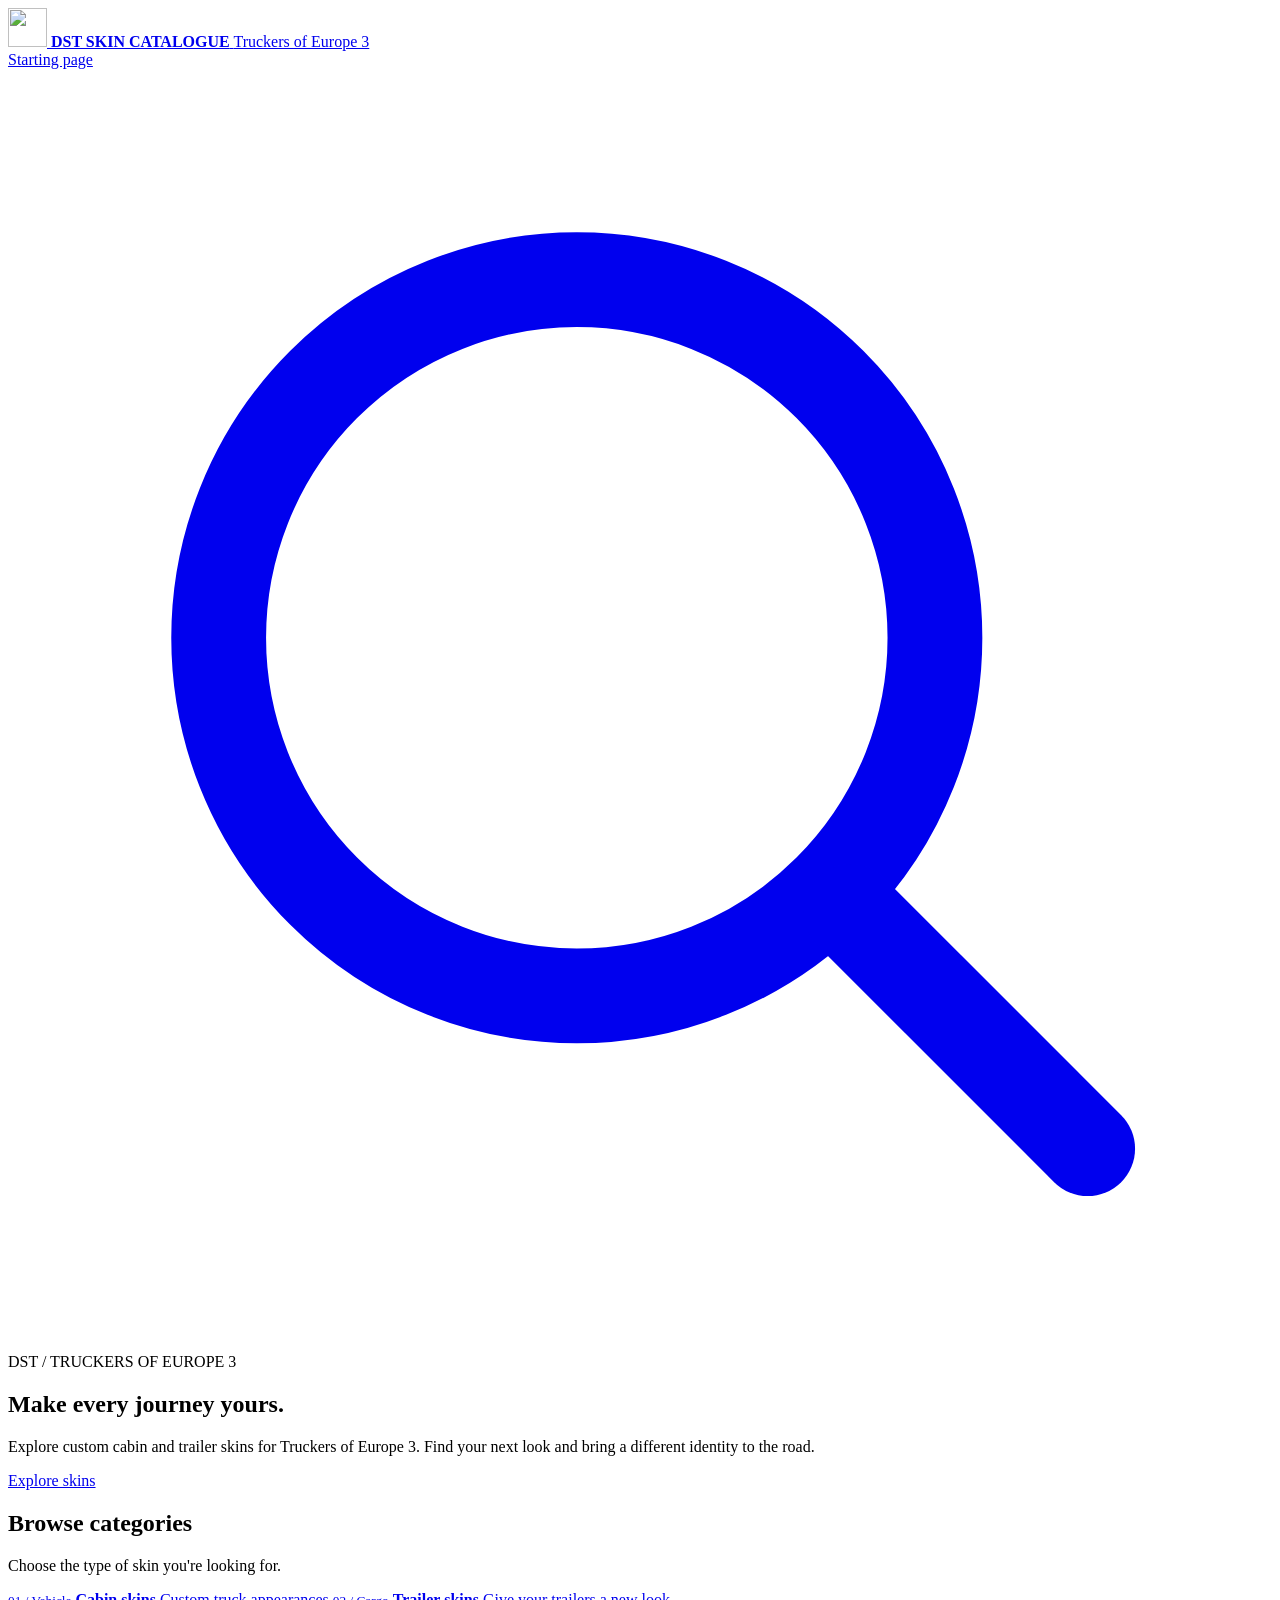
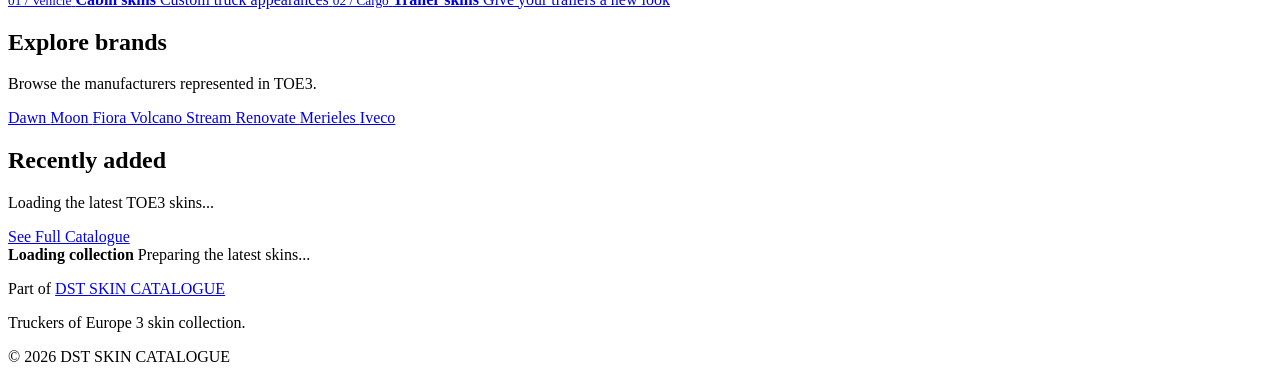
==== TOE3/TOE3-home.html @ 8fc011ca "Add files via upload" ====
<!DOCTYPE html>
<html lang="en">
<head>
  <meta charset="UTF-8">
  <meta name="viewport" content="width=device-width, initial-scale=1.0">
  <meta name="theme-color" content="#151a18">

  <meta
    name="description"
    content="Explore custom Truckers of Europe 3 skins in the DST SKIN CATALOGUE."
  >

  <title>TOE3 Skins | DST SKIN CATALOGUE</title>

  <link rel="manifest" href="../manifest.webmanifest">
  <link rel="icon" href="../shared/shared-assets/site-logo.png">
  <link rel="stylesheet" href="../shared/shared-styles/toe3.css">
</head>

<body data-page="toe3">

  <main class="toe-page">

    <!-- Navigation -->

    <header class="toe-topbar">

      <a
        class="toe-brand"
        href="../index.html"
        aria-label="DST Skin Catalogue home"
      >
        <img
          src="../shared/shared-assets/site-logo.png"
          alt=""
          width="39"
          height="39"
        >

        <span class="toe-brand-text">
          <strong>DST SKIN CATALOGUE</strong>
          <span>Truckers of Europe 3</span>
        </span>
      </a>

      <nav class="toe-nav-actions" aria-label="Main navigation">

        <a
          class="toe-start-link"
          href="../index.html"
        >
          Starting page
        </a>

        <a
          class="toe-icon-button"
          href="./TOE3-search.html"
          aria-label="Search TOE3 skins"
          title="Search skins"
        >
          <svg
            viewBox="0 0 24 24"
            fill="none"
            stroke="currentColor"
            stroke-width="1.8"
            stroke-linecap="round"
            stroke-linejoin="round"
            aria-hidden="true"
          >
            <circle cx="10.8" cy="10.8" r="6.8"></circle>
            <path d="m16 16 4.5 4.5"></path>
          </svg>
        </a>

      </nav>

    </header>

    <!-- Hero -->

    <section class="toe-hero">

      <p class="toe-eyebrow">
        DST / TRUCKERS OF EUROPE 3
      </p>

      <h1>Make every journey yours.</h1>

      <p>
        Explore custom cabin and trailer skins for Truckers of Europe 3.
        Find your next look and bring a different identity to the road.
      </p>

      <div class="toe-hero-actions">

        <a class="toe-primary-link" href="./TOE3-explore.html">
          Explore skins
        </a>

      </div>
    </section>

    <!-- Categories -->

    <section
      class="toe-section"
      aria-labelledby="toe-categories-title"
    >

      <div class="toe-section-heading">

        <div>
          <h2 id="toe-categories-title">
            Browse categories
          </h2>

          <p>
            Choose the type of skin you're looking for.
          </p>
        </div>

      </div>

      <div class="toe-category-grid">

        <a
          class="toe-category"
          href="./TOE3-browse.html?kind=part&amp;value=cabin"
        >
          <small>01 / Vehicle</small>
          <strong>Cabin skins</strong>
          <span>Custom truck appearances</span>
        </a>

        <a
          class="toe-category"
          href="./TOE3-browse.html?kind=part&amp;value=trailer"
        >
          <small>02 / Cargo</small>
          <strong>Trailer skins</strong>
          <span>Give your trailers a new look</span>
        </a>

      </div>
    </section>

    <!-- Brands -->

    <section
      class="toe-section"
      id="toe-brands"
      aria-labelledby="toe-brands-title"
    >

      <div class="toe-section-heading">

        <div>
          <h2 id="toe-brands-title">
            Explore brands
          </h2>

          <p>
            Browse the manufacturers represented in TOE3.
          </p>
        </div>

      </div>

      <div class="toe-brand-grid">

        <a class="toe-brand-link" href="./TOE3-browse.html?kind=brand&amp;value=dawn">
          Dawn
        </a>

        <a class="toe-brand-link" href="./TOE3-browse.html?kind=brand&amp;value=moon">
          Moon
        </a>

        <a class="toe-brand-link" href="./TOE3-browse.html?kind=brand&amp;value=fiora">
          Fiora
        </a>

        <a class="toe-brand-link" href="./TOE3-browse.html?kind=brand&amp;value=volcano">
          Volcano
        </a>

        <a class="toe-brand-link" href="./TOE3-browse.html?kind=brand&amp;value=stream">
          Stream
        </a>

        <a class="toe-brand-link" href="./TOE3-browse.html?kind=brand&amp;value=renovate">
          Renovate
        </a>

        <a class="toe-brand-link" href="./TOE3-browse.html?kind=brand&amp;value=merieles">
          Merieles
        </a>

        <a class="toe-brand-link" href="./TOE3-browse.html?kind=brand&amp;value=iveco">
          Iveco
        </a>

      </div>
    </section>

    <!-- Recently Added -->

    <section
      class="toe-section"
      aria-labelledby="toe-latest-title"
    >

      <div class="toe-section-heading toe-latest-heading">

        <div>
          <h2 id="toe-latest-title">
            Recently added
          </h2>

          <p data-toe3-home-status>
            Loading the latest TOE3 skins...
          </p>
        </div>

        <a
          class="toe-latest-link"
          href="./TOE3-explore.html"
        >
          See Full Catalogue
        </a>

      </div>

      <div
        class="toe-skin-grid"
        data-toe3-latest-grid
        aria-live="polite"
      >

        <div class="results-state">
          <strong>Loading collection</strong>
          <span>Preparing the latest skins...</span>
        </div>

      </div>

    </section>

    <!-- Footer -->

    <footer class="toe-footer">

      <p>
        Part of
        <a href="../index.html">DST SKIN CATALOGUE</a>
      </p>

      <p>
        Truckers of Europe 3 skin collection.
      </p>

      <p>
        © <span data-current-year>2026</span>
        DST SKIN CATALOGUE
      </p>

    </footer>

  </main>

  <!-- Shared scripts -->

  <script src="../shared/shared-js/common.js" defer></script>
  <script src="../shared/shared-js/navigation.js" defer></script>
  <script src="../shared/shared-js/search.js" defer></script>
  <script src="../shared/shared-js/browse.js" defer></script>
  <script src="../shared/shared-js/skin-renderer.js" defer></script>

  <!-- TOE3 scripts -->

  <script src="./TOE3-js/TOE3.js" defer></script>

</body>
</html>
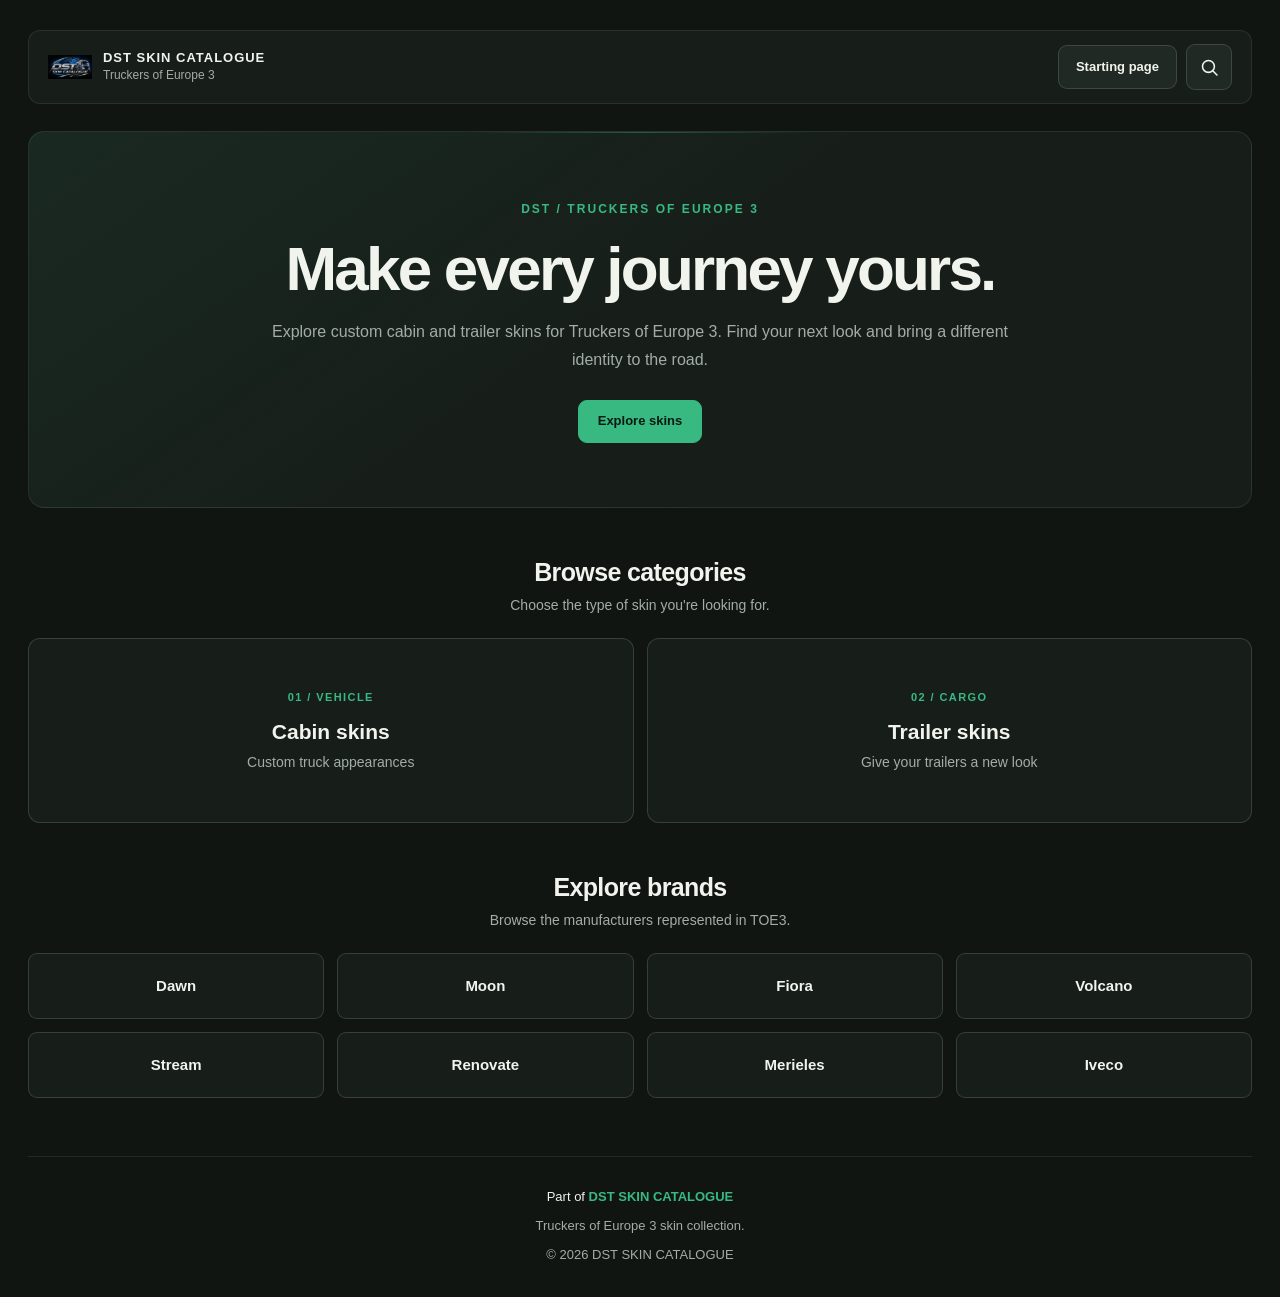
==== commit 468620c8: "Delete Recently Added section from TOE3-home.html Removed the 'Recently Added' section from the home" ====
--- a/TOE3/TOE3-home.html
+++ b/TOE3/TOE3-home.html
@@ -204,49 +204,6 @@
       </div>
     </section>
 
-    <!-- Recently Added -->
-
-    <section
-      class="toe-section"
-      aria-labelledby="toe-latest-title"
-    >
-
-      <div class="toe-section-heading toe-latest-heading">
-
-        <div>
-          <h2 id="toe-latest-title">
-            Recently added
-          </h2>
-
-          <p data-toe3-home-status>
-            Loading the latest TOE3 skins...
-          </p>
-        </div>
-
-        <a
-          class="toe-latest-link"
-          href="./TOE3-explore.html"
-        >
-          See Full Catalogue
-        </a>
-
-      </div>
-
-      <div
-        class="toe-skin-grid"
-        data-toe3-latest-grid
-        aria-live="polite"
-      >
-
-        <div class="results-state">
-          <strong>Loading collection</strong>
-          <span>Preparing the latest skins...</span>
-        </div>
-
-      </div>
-
-    </section>
-
     <!-- Footer -->
 
     <footer class="toe-footer">
--- a/shared/shared-styles/toe3.css
+++ b/shared/shared-styles/toe3.css
@@ -0,0 +1,4280 @@
+/* =========================================================
+   DST SKIN CATALOGUE
+   TRUCKERS OF EUROPE 3
+   Main Stylesheet
+   ========================================================= */
+
+/* =========================================================
+   01. DESIGN TOKENS
+   ========================================================= */
+
+:root {
+  color-scheme: dark;
+  --toe-bg: #101512;
+  --toe-bg-soft: #141b17;
+  --toe-surface: #171e1a;
+  --toe-surface-raised: #202923;
+  --toe-surface-hover: #28332c;
+  --toe-accent: #38b982;
+  --toe-accent-strong: #2da874;
+  --toe-accent-soft: rgba(56, 185, 130, 0.12);
+  --toe-accent-border: rgba(56, 185, 130, 0.38);
+  --toe-text: #f1f3ed;
+  --toe-muted: #a3ada5;
+  --toe-subtle: #77827a;
+  --toe-border: rgba(218, 235, 222, 0.09);
+  --toe-border-strong: rgba(218, 235, 222, 0.16);
+  --toe-danger: #e46d6d;
+  --toe-radius-sm: 9px;
+  --toe-radius-md: 12px;
+  --toe-radius-lg: 16px;
+  --toe-content-width: 1100px;
+  --toe-transition: 180ms ease;
+  --toe-font:
+    Inter,
+    -apple-system,
+    BlinkMacSystemFont,
+    "Segoe UI",
+    sans-serif;
+  --toe-shadow:
+    0 14px 36px rgba(0, 0, 0, 0.16);
+}
+
+/* =========================================================
+   02. RESET AND BASE
+   ========================================================= */
+
+* {
+  box-sizing: border-box;
+}
+
+html {
+  min-height: 100%;
+  scroll-behavior: smooth;
+  scroll-padding-top: 28px;
+}
+
+body {
+  min-width: 320px;
+  min-height: 100vh;
+  margin: 0;
+  background: var(--toe-bg);
+  color: var(--toe-text);
+  font-family: var(--toe-font);
+  line-height: 1.6;
+  -webkit-font-smoothing: antialiased;
+  text-rendering: optimizeLegibility;
+}
+
+body,
+button,
+input,
+textarea,
+select {
+  font-family: var(--toe-font);
+}
+
+button,
+a {
+  -webkit-tap-highlight-color: transparent;
+}
+
+button {
+  color: inherit;
+}
+
+a {
+  color: inherit;
+  text-decoration: none;
+}
+
+img,
+svg {
+  display: block;
+  max-width: 100%;
+}
+
+img {
+  height: auto;
+}
+
+h1,
+h2,
+h3,
+p {
+  margin-top: 0;
+}
+
+button,
+input,
+textarea,
+select {
+  font-size: inherit;
+}
+
+::selection {
+  background: rgba(56, 185, 130, 0.28);
+  color: #ffffff;
+}
+
+:focus-visible {
+  outline: 2px solid var(--toe-accent);
+  outline-offset: 4px;
+}
+
+/* =========================================================
+   03. MAIN PAGE WRAPPER
+   ========================================================= */
+
+.toe-page {
+  width: min(
+    calc(100% - 48px),
+    var(--toe-content-width)
+  );
+  margin-inline: auto;
+  padding-top: 25px;
+}
+
+/* =========================================================
+   04. SHARED BUTTON FOUNDATION
+   ========================================================= */
+
+.toe-primary-link,
+.toe-start-link,
+.toe-view-all,
+.toe-icon-button {
+  display: inline-flex;
+  align-items: center;
+  justify-content: center;
+  font-weight: 600;
+  text-align: center;
+  transition:
+    background var(--toe-transition),
+    border-color var(--toe-transition),
+    color var(--toe-transition),
+    transform var(--toe-transition);
+}
+
+.toe-primary-link:active,
+.toe-secondary-link:active,
+.toe-start-link:active,
+.toe-view-all:active,
+.toe-icon-button:active {
+  transform: translateY(1px);
+}
+
+/* =========================================================
+   05. TOP NAVIGATION
+   ========================================================= */
+
+.toe-topbar {
+  display: flex;
+  align-items: center;
+  justify-content: space-between;
+  gap: 20px;
+  min-height: 64px;
+  padding: 11px 15px;
+  background: var(--toe-surface);
+  border: 1px solid var(--toe-border);
+  border-radius: var(--toe-radius-md);
+}
+
+/* =========================================================
+   06. BRAND
+   ========================================================= */
+
+.toe-brand {
+  display: inline-flex;
+  align-items: center;
+  gap: 11px;
+  min-width: 0;
+  color: var(--toe-text);
+  transition: opacity var(--toe-transition);
+}
+
+.toe-brand:hover {
+  opacity: 0.85;
+}
+
+.toe-brand img {
+  flex: 0 0 39px;
+  width: 39px;
+  height: 39px;
+  object-fit: contain;
+}
+
+.toe-brand-text {
+  display: flex;
+  flex-direction: column;
+  align-items: flex-start;
+  min-width: 0;
+  gap: 1px;
+  line-height: 1.3;
+}
+
+.toe-brand-text strong {
+  color: var(--toe-text);
+  font-size: 12px;
+  font-weight: 800;
+  letter-spacing: 0.075em;
+}
+
+.toe-brand-text span {
+  color: var(--toe-muted);
+  font-size: 11px;
+  font-weight: 500;
+}
+
+/* =========================================================
+   07. NAVIGATION ACTIONS
+   ========================================================= */
+
+.toe-nav-actions {
+  display: flex;
+  align-items: center;
+  justify-content: flex-end;
+  gap: 9px;
+  flex-shrink: 0;
+}
+
+.toe-start-link {
+  min-height: 39px;
+  padding: 0 14px;
+  background: var(--toe-surface-raised);
+  border: 1px solid var(--toe-border-strong);
+  border-radius: var(--toe-radius-sm);
+  color: var(--toe-text);
+  font-size: 12px;
+}
+
+.toe-start-link:hover {
+  background: var(--toe-surface-hover);
+  border-color: var(--toe-accent-border);
+}
+
+/* =========================================================
+   08. SEARCH ICON BUTTON
+   ========================================================= */
+
+.toe-icon-button {
+  width: 40px;
+  height: 40px;
+  flex: 0 0 40px;
+  background: var(--toe-surface-raised);
+  border: 1px solid var(--toe-border-strong);
+  border-radius: var(--toe-radius-sm);
+  color: var(--toe-text);
+}
+
+.toe-icon-button:hover {
+  background: var(--toe-accent-soft);
+  border-color: var(--toe-accent-border);
+  color: var(--toe-accent);
+}
+
+.toe-icon-button svg {
+  width: 19px;
+  height: 19px;
+}
+
+/* =========================================================
+   09. HERO SECTION
+   ========================================================= */
+
+.toe-hero {
+  position: relative;
+  overflow: hidden;
+  display: flex;
+  flex-direction: column;
+  align-items: center;
+  margin-top: 22px;
+  padding: 58px 34px 54px;
+  background:
+    linear-gradient(
+      145deg,
+      rgba(56, 185, 130, 0.075),
+      transparent 48%
+    ),
+    var(--toe-surface);
+  border: 1px solid var(--toe-border);
+  border-radius: var(--toe-radius-lg);
+  text-align: center;
+}
+
+.toe-hero::before {
+  content: "";
+  position: absolute;
+  top: 0;
+  left: 50%;
+  width: min(340px, 65%);
+  height: 1px;
+  background:
+    linear-gradient(
+      90deg,
+      transparent,
+      var(--toe-accent-border),
+      transparent
+    );
+  transform: translateX(-50%);
+}
+
+.toe-hero > * {
+  position: relative;
+  z-index: 1;
+}
+
+/* =========================================================
+   10. HERO EYEBROW
+   ========================================================= */
+
+.toe-eyebrow {
+  margin-bottom: 15px;
+  color: var(--toe-accent);
+  font-size: 11px;
+  font-weight: 750;
+  letter-spacing: 0.17em;
+  text-transform: uppercase;
+}
+/* =========================================================
+   11. HERO HEADING
+   ========================================================= */
+
+.toe-hero h1 {
+  max-width: 760px;
+  margin-bottom: 14px;
+  color: var(--toe-text);
+  font-size: clamp(34px, 5.2vw, 54px);
+  font-weight: 800;
+  line-height: 1.12;
+  letter-spacing: -0.045em;
+}
+
+.toe-hero > p:not(.toe-eyebrow) {
+  max-width: 610px;
+  margin-bottom: 25px;
+  color: var(--toe-muted);
+  font-size: 14px;
+  line-height: 1.8;
+}
+
+/* =========================================================
+   12. HERO ACTIONS
+   ========================================================= */
+
+.toe-hero-actions {
+  display: flex;
+  align-items: center;
+  justify-content: center;
+  flex-wrap: wrap;
+  gap: 10px;
+}
+
+/* =========================================================
+   13. PRIMARY LINK
+   ========================================================= */
+
+.toe-primary-link {
+  min-height: 43px;
+  padding: 0 19px;
+  background: var(--toe-accent);
+  border: 1px solid var(--toe-accent);
+  border-radius: var(--toe-radius-sm);
+  color: #071a11;
+  font-size: 13px;
+  font-weight: 750;
+}
+
+.toe-primary-link:hover {
+  background: #48c991;
+  border-color: #48c991;
+  transform: translateY(-2px);
+}
+
+/* =========================================================
+   14. SECONDARY LINK
+   ========================================================= */
+
+.toe-hero-actions .toe-secondary-link {
+  min-height: 43px;
+  padding: 0 17px;
+  background: var(--toe-surface-raised);
+  border: 1px solid var(--toe-border-strong);
+  border-radius: var(--toe-radius-sm);
+  color: var(--toe-text);
+  font-size: 13px;
+}
+
+.toe-hero-actions .toe-secondary-link:hover {
+  background: var(--toe-surface-hover);
+  border-color: var(--toe-accent-border);
+  color: var(--toe-accent);
+  transform: translateY(-2px);
+}
+
+/* =========================================================
+   15. SHARED SECTION LAYOUT
+   ========================================================= */
+
+.toe-section {
+  margin-top: 39px;
+}
+
+.toe-section-heading {
+  display: flex;
+  align-items: center;
+  justify-content: space-between;
+  flex-wrap: wrap;
+  gap: 12px;
+  margin-bottom: 17px;
+  text-align: center;
+}
+
+.toe-section-heading > div {
+  flex: 1 1 100%;
+}
+
+.toe-section-heading h2 {
+  margin-bottom: 5px;
+  color: var(--toe-text);
+  font-size: 21px;
+  font-weight: 750;
+  line-height: 1.3;
+  letter-spacing: -0.025em;
+}
+
+.toe-section-heading p {
+  margin-bottom: 0;
+  color: var(--toe-muted);
+  font-size: 12px;
+  line-height: 1.6;
+}
+
+/* =========================================================
+   16. VIEW ALL LINK
+   ========================================================= */
+
+.toe-view-all {
+  min-height: 34px;
+  padding: 0 12px;
+  background: var(--toe-surface);
+  border: 1px solid var(--toe-border-strong);
+  border-radius: var(--toe-radius-sm);
+  color: var(--toe-muted);
+  font-size: 11px;
+}
+
+.toe-view-all:hover {
+  background: var(--toe-accent-soft);
+  border-color: var(--toe-accent-border);
+  color: var(--toe-accent);
+}
+
+/* =========================================================
+   17. CATEGORY GRID
+   ========================================================= */
+
+.toe-category-grid {
+  display: grid;
+  grid-template-columns: repeat(2, minmax(0, 1fr));
+  gap: 13px;
+  width: 100%;
+}
+
+/* =========================================================
+   18. CATEGORY CARD
+   ========================================================= */
+
+.toe-category {
+  position: relative;
+  overflow: hidden;
+  display: flex;
+  flex-direction: column;
+  align-items: center;
+  justify-content: center;
+  min-width: 0;
+  min-height: 160px;
+  padding: 23px 16px;
+  background: var(--toe-surface);
+  border: 1px solid var(--toe-border-strong);
+  border-radius: var(--toe-radius-md);
+  text-align: center;
+  transition:
+    background var(--toe-transition),
+    border-color var(--toe-transition),
+    transform var(--toe-transition);
+}
+
+.toe-category:hover {
+  background: var(--toe-surface-raised);
+  border-color: var(--toe-accent-border);
+  transform: translateY(-3px);
+}
+
+.toe-category::after {
+  content: "";
+  position: absolute;
+  right: 0;
+  bottom: 0;
+  left: 0;
+  height: 2px;
+  background: var(--toe-accent);
+  opacity: 0;
+  transition: opacity var(--toe-transition);
+}
+
+.toe-category:hover::after {
+  opacity: 1;
+}
+
+/* =========================================================
+   19. CATEGORY CARD TEXT
+   ========================================================= */
+
+.toe-category small {
+  display: block;
+  margin-bottom: 12px;
+  color: var(--toe-accent);
+  font-size: 10px;
+  font-weight: 750;
+  letter-spacing: 0.13em;
+  text-transform: uppercase;
+}
+
+.toe-category strong {
+  display: block;
+  margin-bottom: 5px;
+  color: var(--toe-text);
+  font-size: 18px;
+  font-weight: 750;
+  line-height: 1.35;
+}
+
+.toe-category span {
+  display: block;
+  color: var(--toe-muted);
+  font-size: 12px;
+  line-height: 1.5;
+}
+
+/* =========================================================
+   20. BRAND GRID
+   ========================================================= */
+
+.toe-brand-grid {
+  display: grid;
+  grid-template-columns: repeat(4, minmax(0, 1fr));
+  gap: 10px;
+}
+
+/* =========================================================
+   21. BRAND LINKS
+   ========================================================= */
+
+.toe-brand-link {
+  display: flex;
+  align-items: center;
+  justify-content: center;
+  min-height: 57px;
+  padding: 12px 10px;
+  background: var(--toe-surface);
+  border: 1px solid var(--toe-border-strong);
+  border-radius: var(--toe-radius-sm);
+  color: var(--toe-text);
+  font-size: 13px;
+  font-weight: 650;
+  text-align: center;
+  transition:
+    background var(--toe-transition),
+    border-color var(--toe-transition),
+    color var(--toe-transition),
+    transform var(--toe-transition);
+}
+
+.toe-brand-link:hover {
+  background: var(--toe-accent-soft);
+  border-color: var(--toe-accent-border);
+  color: var(--toe-accent);
+  transform: translateY(-2px);
+}
+
+/* =========================================================
+   22. RECENTLY ADDED GRID
+   ========================================================= */
+
+.toe-skin-grid {
+  display: grid;
+  grid-template-columns: repeat(2, minmax(0, 1fr));
+  gap: 13px;
+  min-width: 0;
+}
+
+.toe-skin-grid:empty {
+  display: none;
+}
+
+/* =========================================================
+   23. RESULTS STATE
+   ========================================================= */
+
+.toe-skin-grid .results-state {
+  grid-column: 1 / -1;
+  display: flex;
+  flex-direction: column;
+  align-items: center;
+  justify-content: center;
+  gap: 7px;
+  min-height: 145px;
+  padding: 25px 18px;
+  background: var(--toe-surface);
+  border: 1px solid var(--toe-border);
+  border-radius: var(--toe-radius-md);
+  text-align: center;
+}
+
+.toe-skin-grid .results-state strong {
+  color: var(--toe-text);
+  font-size: 14px;
+  font-weight: 700;
+}
+
+.toe-skin-grid .results-state span {
+  color: var(--toe-muted);
+  font-size: 12px;
+  line-height: 1.6;
+}
+
+/* =========================================================
+   24. LATEST SKIN STATUS
+   ========================================================= */
+
+.toe-section-heading [data-toe3-home-status] {
+  color: var(--toe-muted);
+}
+
+.toe-skin-grid [hidden] {
+  display: none !important;
+}
+
+/* =========================================================
+   25. CATALOGUE ACTION
+   ========================================================= */
+
+.toe-catalogue-action {
+  display: flex;
+  align-items: center;
+  justify-content: center;
+  margin-top: 19px;
+  text-align: center;
+}
+
+.toe-catalogue-action .toe-primary-link {
+  min-width: 190px;
+}
+/* =========================================================
+   26. SKIN CARD CONTAINER SUPPORT
+   ========================================================= */
+
+.toe-skin-grid > a,
+.toe-skin-grid > article,
+.toe-skin-grid > .skin-card {
+  min-width: 0;
+}
+
+.toe-skin-grid > a,
+.toe-skin-grid > article {
+  overflow: hidden;
+  background: var(--toe-surface);
+  border: 1px solid var(--toe-border-strong);
+  border-radius: var(--toe-radius-md);
+  color: var(--toe-text);
+  transition:
+    background var(--toe-transition),
+    border-color var(--toe-transition),
+    transform var(--toe-transition);
+}
+
+.toe-skin-grid > a:hover,
+.toe-skin-grid > article:hover {
+  background: var(--toe-surface-raised);
+  border-color: var(--toe-accent-border);
+  transform: translateY(-3px);
+}
+
+/* =========================================================
+   27. SKIN CARD IMAGE SUPPORT
+   ========================================================= */
+
+.toe-skin-grid img {
+  max-width: 100%;
+}
+
+.toe-skin-grid > a > img,
+.toe-skin-grid > article > img,
+.toe-skin-grid .skin-card-image,
+.toe-skin-grid .skin-image {
+  width: 100%;
+  aspect-ratio: 16 / 10;
+  object-fit: cover;
+}
+
+.toe-skin-grid .skin-card-image img,
+.toe-skin-grid .skin-image img {
+  width: 100%;
+  height: 100%;
+  object-fit: cover;
+}
+
+/* =========================================================
+   28. SKIN CARD CONTENT SUPPORT
+   ========================================================= */
+
+.toe-skin-grid .skin-card-content,
+.toe-skin-grid .skin-card-info,
+.toe-skin-grid .skin-info {
+  padding: 13px;
+  text-align: center;
+}
+
+.toe-skin-grid h3,
+.toe-skin-grid .skin-card-title,
+.toe-skin-grid .skin-name {
+  margin: 0 0 7px;
+  color: var(--toe-text);
+  font-size: 14px;
+  font-weight: 750;
+  line-height: 1.4;
+}
+
+.toe-skin-grid p {
+  margin-bottom: 0;
+  color: var(--toe-muted);
+  font-size: 11px;
+  line-height: 1.6;
+}
+
+/* =========================================================
+   29. SKIN CARD LABELS
+   ========================================================= */
+
+.toe-skin-grid .skin-card-label,
+.toe-skin-grid .skin-type,
+.toe-skin-grid .skin-brand {
+  display: inline-flex;
+  align-items: center;
+  justify-content: center;
+  min-height: 23px;
+  padding: 3px 8px;
+  background: var(--toe-accent-soft);
+  border: 1px solid rgba(56, 185, 130, 0.17);
+  border-radius: 6px;
+  color: var(--toe-accent);
+  font-size: 9px;
+  font-weight: 750;
+  letter-spacing: 0.055em;
+  text-transform: uppercase;
+}
+
+/* =========================================================
+   30. SKIN CARD BUTTONS
+   ========================================================= */
+
+.toe-skin-grid .skin-card-link,
+.toe-skin-grid .skin-card-action {
+  display: inline-flex;
+  align-items: center;
+  justify-content: center;
+  min-height: 34px;
+  padding: 0 12px;
+  background: var(--toe-surface-raised);
+  border: 1px solid var(--toe-border-strong);
+  border-radius: var(--toe-radius-sm);
+  color: var(--toe-text);
+  font-size: 11px;
+  font-weight: 650;
+}
+
+.toe-skin-grid .skin-card-link:hover,
+.toe-skin-grid .skin-card-action:hover {
+  background: var(--toe-accent-soft);
+  border-color: var(--toe-accent-border);
+  color: var(--toe-accent);
+}
+
+/* =========================================================
+   31. FOOTER
+   ========================================================= */
+
+.toe-footer {
+  display: flex;
+  flex-direction: column;
+  align-items: center;
+  justify-content: center;
+  gap: 7px;
+  margin-top: 49px;
+  padding: 23px 12px 25px;
+  border-top: 1px solid var(--toe-border);
+  text-align: center;
+}
+
+.toe-footer p {
+  margin: 0;
+  color: var(--toe-muted);
+  font-size: 11px;
+  line-height: 1.7;
+}
+
+.toe-footer p:first-child {
+  color: var(--toe-text);
+}
+
+.toe-footer a {
+  color: var(--toe-accent);
+  font-weight: 750;
+  transition: color var(--toe-transition);
+}
+
+.toe-footer a:hover {
+  color: #65d7a5;
+}
+
+/* =========================================================
+   32. ANIMATION FOUNDATION
+   ========================================================= */
+
+@keyframes toe-fade-up {
+  from {
+    opacity: 0;
+    transform: translateY(12px);
+  }
+
+  to {
+    opacity: 1;
+    transform: translateY(0);
+  }
+}
+
+.toe-hero,
+.toe-section {
+  animation: toe-fade-up 480ms ease both;
+}
+
+.toe-section:nth-of-type(2) {
+  animation-delay: 45ms;
+}
+
+.toe-section:nth-of-type(3) {
+  animation-delay: 85ms;
+}
+
+.toe-section:nth-of-type(4) {
+  animation-delay: 125ms;
+}
+
+/* =========================================================
+   33. HOVER AND INTERACTION DETAILS
+   ========================================================= */
+
+.toe-category,
+.toe-brand-link,
+.toe-primary-link,
+.toe-secondary-link,
+.toe-start-link,
+.toe-view-all,
+.toe-icon-button {
+  -webkit-user-select: none;
+  user-select: none;
+}
+
+.toe-brand:focus-visible,
+.toe-category:focus-visible,
+.toe-brand-link:focus-visible,
+.toe-primary-link:focus-visible,
+.toe-secondary-link:focus-visible,
+.toe-start-link:focus-visible,
+.toe-view-all:focus-visible,
+.toe-icon-button:focus-visible {
+  outline: 2px solid var(--toe-accent);
+  outline-offset: 4px;
+}
+
+/* =========================================================
+   34. EMPTY AND ERROR MESSAGE SUPPORT
+   ========================================================= */
+
+.toe-skin-grid .empty-state,
+.toe-skin-grid .error-state,
+.toe-skin-grid .loading-state {
+  grid-column: 1 / -1;
+  display: flex;
+  flex-direction: column;
+  align-items: center;
+  justify-content: center;
+  gap: 8px;
+  min-height: 145px;
+  padding: 24px 18px;
+  background: var(--toe-surface);
+  border: 1px solid var(--toe-border);
+  border-radius: var(--toe-radius-md);
+  text-align: center;
+}
+
+.toe-skin-grid .empty-state strong,
+.toe-skin-grid .error-state strong,
+.toe-skin-grid .loading-state strong {
+  color: var(--toe-text);
+  font-size: 14px;
+  font-weight: 700;
+}
+
+.toe-skin-grid .empty-state span,
+.toe-skin-grid .error-state span,
+.toe-skin-grid .loading-state span {
+  color: var(--toe-muted);
+  font-size: 12px;
+  line-height: 1.6;
+}
+
+.toe-skin-grid .error-state {
+  border-color: rgba(228, 109, 109, 0.25);
+}
+
+.toe-skin-grid .error-state strong {
+  color: var(--toe-danger);
+}
+
+/* =========================================================
+   35. LOADING INDICATOR SUPPORT
+   ========================================================= */
+
+.toe-skin-grid .loading-spinner {
+  width: 24px;
+  height: 24px;
+  border: 2px solid var(--toe-border-strong);
+  border-top-color: var(--toe-accent);
+  border-radius: 50%;
+  animation: toe-spin 750ms linear infinite;
+}
+
+@keyframes toe-spin {
+  to {
+    transform: rotate(360deg);
+  }
+}
+/* =========================================================
+   36. GENERAL UTILITY STATES
+   ========================================================= */
+
+.toe-page [hidden] {
+  display: none !important;
+}
+
+.toe-page a,
+.toe-page button {
+  touch-action: manipulation;
+}
+
+/* =========================================================
+   37. LARGE TABLET
+   ========================================================= */
+
+@media (max-width: 900px) {
+  :root {
+    --toe-content-width: 100%;
+  }
+
+  .toe-page {
+    width: calc(100% - 40px);
+  }
+
+  .toe-hero {
+    padding: 51px 28px 47px;
+  }
+
+  .toe-brand-grid {
+    grid-template-columns: repeat(4, minmax(0, 1fr));
+  }
+}
+
+/* =========================================================
+   38. TABLET
+   ========================================================= */
+
+@media (max-width: 760px) {
+  .toe-page {
+    width: calc(100% - 34px);
+    padding-top: 19px;
+  }
+
+  .toe-topbar {
+    min-height: 60px;
+    padding: 10px 12px;
+  }
+
+  .toe-brand img {
+    width: 36px;
+    height: 36px;
+    flex-basis: 36px;
+  }
+
+  .toe-brand-text strong {
+    font-size: 11px;
+  }
+
+  .toe-hero {
+    margin-top: 18px;
+    padding: 46px 24px 42px;
+  }
+
+  .toe-hero h1 {
+    font-size: clamp(32px, 6vw, 46px);
+  }
+
+  .toe-section {
+    margin-top: 34px;
+  }
+
+  .toe-brand-grid {
+    grid-template-columns: repeat(4, minmax(0, 1fr));
+    gap: 9px;
+  }
+
+  .toe-brand-link {
+    min-height: 53px;
+    font-size: 12px;
+  }
+}
+
+/* =========================================================
+   39. LARGE MOBILE
+   ========================================================= */
+
+@media (max-width: 620px) {
+  .toe-page {
+    width: calc(100% - 28px);
+    padding-top: 14px;
+  }
+
+  .toe-topbar {
+    gap: 10px;
+    padding: 9px 10px;
+  }
+
+  .toe-brand {
+    gap: 8px;
+  }
+
+  .toe-brand img {
+    width: 34px;
+    height: 34px;
+    flex-basis: 34px;
+  }
+
+  .toe-brand-text strong {
+    font-size: 10px;
+    letter-spacing: 0.055em;
+  }
+
+  .toe-brand-text span {
+    font-size: 10px;
+  }
+
+  .toe-nav-actions {
+    gap: 7px;
+  }
+
+  .toe-start-link {
+    min-height: 36px;
+    padding-inline: 10px;
+    font-size: 11px;
+  }
+
+  .toe-icon-button {
+    width: 37px;
+    height: 37px;
+    flex-basis: 37px;
+  }
+
+  .toe-icon-button svg {
+    width: 18px;
+    height: 18px;
+  }
+
+  .toe-hero {
+    margin-top: 15px;
+    padding: 42px 19px 37px;
+  }
+
+  .toe-eyebrow {
+    margin-bottom: 12px;
+    font-size: 10px;
+  }
+
+  .toe-hero h1 {
+    max-width: 480px;
+    margin-bottom: 12px;
+    font-size: clamp(30px, 7.5vw, 40px);
+  }
+
+  .toe-hero > p:not(.toe-eyebrow) {
+    max-width: 450px;
+    margin-bottom: 21px;
+    font-size: 13px;
+  }
+
+  .toe-section {
+    margin-top: 31px;
+  }
+
+  .toe-section-heading {
+    margin-bottom: 14px;
+  }
+
+  .toe-section-heading h2 {
+    font-size: 19px;
+  }
+
+  .toe-category-grid {
+    gap: 10px;
+  }
+
+  .toe-category {
+    min-height: 145px;
+    padding: 19px 12px;
+  }
+
+  .toe-category strong {
+    font-size: 16px;
+  }
+
+  .toe-category span {
+    font-size: 11px;
+  }
+
+  .toe-brand-grid {
+    grid-template-columns: repeat(2, minmax(0, 1fr));
+    gap: 9px;
+  }
+
+  .toe-brand-link {
+    min-height: 51px;
+    font-size: 12px;
+  }
+
+  .toe-skin-grid {
+    gap: 10px;
+  }
+
+  .toe-footer {
+    margin-top: 40px;
+    padding-top: 21px;
+  }
+}
+
+/* =========================================================
+   40. SMALL MOBILE
+   ========================================================= */
+
+@media (max-width: 520px) {
+  .toe-page {
+    width: calc(100% - 24px);
+  }
+
+  .toe-topbar {
+    padding: 9px;
+  }
+
+  .toe-brand {
+    gap: 7px;
+  }
+
+  .toe-brand img {
+    width: 31px;
+    height: 31px;
+    flex-basis: 31px;
+  }
+
+  .toe-brand-text strong {
+    font-size: 9px;
+  }
+
+  .toe-brand-text span {
+    font-size: 9px;
+  }
+
+  .toe-start-link {
+    min-height: 34px;
+    padding-inline: 9px;
+    font-size: 10px;
+  }
+
+  .toe-icon-button {
+    width: 35px;
+    height: 35px;
+    flex-basis: 35px;
+  }
+
+  .toe-hero {
+    padding: 37px 15px 33px;
+  }
+
+  .toe-hero h1 {
+    font-size: clamp(28px, 8vw, 36px);
+  }
+
+  .toe-hero > p:not(.toe-eyebrow) {
+    font-size: 12px;
+    line-height: 1.75;
+  }
+
+  .toe-hero-actions {
+    width: 100%;
+    gap: 8px;
+  }
+
+  .toe-hero-actions a {
+    min-height: 41px;
+    padding-inline: 13px;
+    font-size: 12px;
+  }
+
+  .toe-section-heading h2 {
+    font-size: 18px;
+  }
+
+  .toe-category {
+    min-height: 139px;
+    padding: 16px 9px;
+  }
+
+  .toe-category small {
+    font-size: 9px;
+  }
+
+  .toe-category strong {
+    font-size: 15px;
+  }
+
+  .toe-category span {
+    font-size: 10px;
+  }
+
+  .toe-skin-grid {
+    gap: 9px;
+  }
+
+  .toe-catalogue-action .toe-primary-link {
+    width: 100%;
+    max-width: 280px;
+  }
+}
+/* =========================================================
+   44. RECENTLY ADDED HEADING LAYOUT
+   ========================================================= */
+
+.toe-latest-heading {
+  display: flex;
+  flex-direction: row;
+  align-items: center;
+  justify-content: space-between;
+  flex-wrap: nowrap;
+  gap: 18px;
+  text-align: left;
+}
+
+.toe-latest-heading > div {
+  flex: 1 1 auto;
+  min-width: 0;
+  text-align: left;
+}
+
+/* =========================================================
+   45. RECENTLY ADDED CATALOGUE LINK
+   ========================================================= */
+
+.toe-latest-link {
+  display: inline-flex;
+  align-items: center;
+  justify-content: center;
+  flex: 0 0 auto;
+  min-height: 36px;
+  padding: 0;
+  background: transparent;
+  border: 0;
+  border-radius: 0;
+  color: var(--toe-accent);
+  font-size: 12px;
+  font-weight: 700;
+  text-align: center;
+  white-space: nowrap;
+  transition:
+    color var(--toe-transition),
+    opacity var(--toe-transition);
+}
+
+/* =========================================================
+   46. CATALOGUE LINK INTERACTION
+   ========================================================= */
+
+.toe-latest-link:hover {
+  background: transparent;
+  border: 0;
+  color: #65d7a5;
+  opacity: 0.9;
+}
+
+.toe-latest-link:active {
+  transform: translateY(1px);
+}
+
+.toe-latest-link:focus-visible {
+  outline: 2px solid var(--toe-accent);
+  outline-offset: 4px;
+}
+
+/* =========================================================
+   47. TABLET AND MOBILE HEADING ADJUSTMENTS
+   ========================================================= */
+
+@media (max-width: 620px) {
+  .toe-latest-heading {
+    gap: 12px;
+  }
+
+  .toe-latest-link {
+    min-height: 34px;
+    font-size: 11px;
+  }
+}
+
+/* =========================================================
+   48. SMALL MOBILE HEADING ADJUSTMENTS
+   ========================================================= */
+
+@media (max-width: 380px) {
+  .toe-latest-heading {
+    flex-wrap: wrap;
+    gap: 5px;
+  }
+
+  .toe-latest-heading > div {
+    flex-basis: 100%;
+  }
+
+  .toe-latest-link {
+    min-height: 30px;
+    font-size: 11px;
+  }
+}
+
+/* =========================================================
+   49. SECONDARY PAGE FOUNDATIONS
+   ========================================================= */
+
+.toe-browse-page,
+.toe-search-page,
+.toe-skin-page,
+.toe-explore-page {
+  width: min(calc(100% - 48px), var(--toe-content-width));
+  min-height: 100vh;
+  margin-inline: auto;
+  padding-bottom: 42px;
+  color: var(--toe-text);
+}
+
+.toe-browse-page *,
+.toe-search-page *,
+.toe-skin-page *,
+.toe-explore-page * {
+  box-sizing: border-box;
+}
+
+.toe-browse-page [hidden],
+.toe-search-page [hidden],
+.toe-skin-page [hidden],
+.toe-explore-page [hidden] {
+  display: none !important;
+}
+
+/* =========================================================
+   50. SECONDARY PAGE NAVIGATION
+   ========================================================= */
+
+.toe-browse-nav,
+.toe-search-nav,
+.toe-skin-nav,
+.toe-explore-nav {
+  display: flex;
+  align-items: center;
+  justify-content: space-between;
+  gap: 16px;
+  min-height: 68px;
+  padding: 10px 0;
+  border-bottom: 1px solid var(--toe-border);
+}
+
+.toe-browse-brand,
+.toe-search-brand,
+.toe-skin-brand,
+.toe-explore-brand {
+  display: inline-flex;
+  align-items: center;
+  gap: 10px;
+  min-width: 0;
+  color: var(--toe-text);
+  font-size: 12px;
+  font-weight: 800;
+  letter-spacing: 0.055em;
+  text-decoration: none;
+}
+
+.toe-browse-brand img,
+.toe-search-brand img,
+.toe-skin-brand img,
+.toe-explore-brand img {
+  width: 36px;
+  height: 36px;
+  flex: 0 0 36px;
+  object-fit: contain;
+}
+
+.toe-browse-nav-actions,
+.toe-search-nav-actions,
+.toe-skin-nav-actions,
+.toe-explore-nav-actions {
+  display: flex;
+  align-items: center;
+  justify-content: flex-end;
+  gap: 8px;
+  flex-shrink: 0;
+}
+
+.toe-browse-nav-actions a,
+.toe-browse-nav-actions button,
+.toe-search-nav-actions a,
+.toe-search-nav-actions button,
+.toe-skin-nav-actions a,
+.toe-skin-nav-actions button,
+.toe-explore-nav-actions a,
+.toe-explore-nav-actions button {
+  display: inline-flex;
+  align-items: center;
+  justify-content: center;
+  min-height: 37px;
+  padding: 0 12px;
+  background: var(--toe-surface);
+  border: 1px solid var(--toe-border-strong);
+  border-radius: var(--toe-radius-sm);
+  color: var(--toe-text);
+  font-size: 11px;
+  font-weight: 650;
+  text-decoration: none;
+  cursor: pointer;
+  transition:
+    background var(--toe-transition),
+    border-color var(--toe-transition),
+    color var(--toe-transition),
+    transform var(--toe-transition);
+}
+
+.toe-browse-nav-actions a:hover,
+.toe-browse-nav-actions button:hover,
+.toe-search-nav-actions a:hover,
+.toe-search-nav-actions button:hover,
+.toe-skin-nav-actions a:hover,
+.toe-skin-nav-actions button:hover,
+.toe-explore-nav-actions a:hover,
+.toe-explore-nav-actions button:hover {
+  background: var(--toe-accent-soft);
+  border-color: var(--toe-accent-border);
+  color: var(--toe-accent);
+  transform: translateY(-1px);
+}
+
+/* =========================================================
+   51. BROWSE PAGE CONTENT
+   ========================================================= */
+
+.toe-browse-results {
+  margin-top: 42px;
+}
+
+.toe-results-heading {
+  display: flex;
+  align-items: flex-end;
+  justify-content: space-between;
+  gap: 16px;
+  margin-bottom: 18px;
+  text-align: left;
+}
+
+.toe-results-heading > div {
+  min-width: 0;
+}
+
+.toe-results-heading h1,
+.toe-results-heading h2 {
+  margin: 0 0 6px;
+  color: var(--toe-text);
+  font-size: clamp(22px, 4vw, 30px);
+  font-weight: 800;
+  line-height: 1.2;
+  letter-spacing: -0.035em;
+}
+
+.toe-results-heading p {
+  margin: 0;
+  color: var(--toe-muted);
+  font-size: 12px;
+  line-height: 1.7;
+}
+
+.toe-results-count {
+  display: inline-flex;
+  align-items: center;
+  justify-content: center;
+  flex: 0 0 auto;
+  min-height: 30px;
+  padding: 0 10px;
+  background: var(--toe-accent-soft);
+  border: 1px solid var(--toe-accent-border);
+  border-radius: 999px;
+  color: var(--toe-accent);
+  font-size: 10px;
+  font-weight: 750;
+  white-space: nowrap;
+}
+
+.toe-results-grid {
+  display: grid;
+  grid-template-columns: repeat(2, minmax(0, 1fr));
+  gap: 14px;
+  min-width: 0;
+}
+
+/* =========================================================
+   52. BROWSE AND SEARCH SKIN CARDS
+   ========================================================= */
+
+.toe-results-grid .skin-card {
+  display: block;
+  min-width: 0;
+  overflow: hidden;
+  background: var(--toe-surface);
+  border: 1px solid var(--toe-border-strong);
+  border-radius: var(--toe-radius-md);
+  color: var(--toe-text);
+  text-decoration: none;
+  transition:
+    background var(--toe-transition),
+    border-color var(--toe-transition),
+    transform var(--toe-transition);
+}
+
+.toe-results-grid .skin-card:hover {
+  background: var(--toe-surface-raised);
+  border-color: var(--toe-accent-border);
+  transform: translateY(-3px);
+}
+
+/* The renderer applies this class directly to the IMG element. */
+
+.toe-results-grid .skin-card-image,
+.toe-results-grid .skin-image {
+  display: block;
+  width: 100%;
+  height: auto;
+  aspect-ratio: 16 / 10;
+  object-fit: cover;
+  overflow: hidden;
+  background: #0b100d;
+}
+
+/* Support older image markup too. */
+
+.toe-results-grid .skin-card > img,
+.toe-results-grid .skin-image img {
+  display: block;
+  width: 100%;
+  height: auto;
+  aspect-ratio: 16 / 10;
+  object-fit: cover;
+}
+
+/* Keep the card information beneath the image. */
+
+.toe-results-grid .skin-card-content,
+.toe-results-grid .skin-card-info,
+.toe-results-grid .skin-info {
+  display: block;
+  position: static;
+  visibility: visible;
+  width: 100%;
+  min-width: 0;
+  height: auto;
+  max-height: none;
+  padding: 13px;
+  overflow: visible;
+  opacity: 1;
+  text-align: center;
+}
+
+/* Skin display name. */
+
+.toe-results-grid .skin-card h3,
+.toe-results-grid .skin-card-title,
+.toe-results-grid .skin-name {
+  display: block;
+  position: static;
+  visibility: visible;
+  margin: 0 0 6px;
+  color: var(--toe-text);
+  font-size: 13px;
+  font-weight: 750;
+  line-height: 1.45;
+  overflow-wrap: anywhere;
+  opacity: 1;
+}
+
+/* Brand and part-type information. */
+
+.toe-results-grid .skin-card p {
+  display: block;
+  position: static;
+  visibility: visible;
+  margin: 0;
+  color: var(--toe-muted);
+  font-size: 10px;
+  line-height: 1.6;
+  overflow-wrap: anywhere;
+  opacity: 1;
+}
+
+/* =========================================================
+   53. BROWSE AND SEARCH RESULT STATES
+   ========================================================= */
+
+.toe-results-grid .results-state,
+.toe-results-grid .empty-state,
+.toe-results-grid .error-state,
+.toe-results-grid .loading-state {
+  grid-column: 1 / -1;
+  display: flex;
+  flex-direction: column;
+  align-items: center;
+  justify-content: center;
+  gap: 8px;
+  min-height: 155px;
+  padding: 25px 18px;
+  background: var(--toe-surface);
+  border: 1px solid var(--toe-border);
+  border-radius: var(--toe-radius-md);
+  color: var(--toe-muted);
+  text-align: center;
+}
+
+.toe-results-grid .results-state strong,
+.toe-results-grid .empty-state strong,
+.toe-results-grid .error-state strong,
+.toe-results-grid .loading-state strong {
+  color: var(--toe-text);
+  font-size: 14px;
+  font-weight: 750;
+}
+
+.toe-results-grid .results-state span,
+.toe-results-grid .empty-state span,
+.toe-results-grid .error-state span,
+.toe-results-grid .loading-state span {
+  max-width: 430px;
+  color: var(--toe-muted);
+  font-size: 11px;
+  line-height: 1.7;
+}
+
+.toe-results-grid .error-state {
+  border-color: rgba(228, 109, 109, 0.25);
+}
+
+.toe-results-grid .error-state strong {
+  color: var(--toe-danger);
+}
+
+/* =========================================================
+   54. SEARCH PAGE INTRODUCTION
+   ========================================================= */
+
+.toe-search-intro {
+  display: flex;
+  flex-direction: column;
+  align-items: center;
+  margin: 48px auto 25px;
+  text-align: center;
+}
+
+.toe-search-eyebrow {
+  margin: 0 0 12px;
+  color: var(--toe-accent);
+  font-size: 10px;
+  font-weight: 800;
+  letter-spacing: 0.16em;
+  text-transform: uppercase;
+}
+
+.toe-search-intro h1 {
+  margin: 0 0 10px;
+  color: var(--toe-text);
+  font-size: clamp(29px, 5vw, 43px);
+  font-weight: 800;
+  line-height: 1.15;
+  letter-spacing: -0.04em;
+}
+
+.toe-search-intro > p:last-child {
+  max-width: 560px;
+  margin: 0;
+  color: var(--toe-muted);
+  font-size: 13px;
+  line-height: 1.75;
+}
+
+/* =========================================================
+   55. SEARCH INPUT
+   ========================================================= */
+
+.toe-search-box {
+  width: min(100%, 690px);
+  margin-inline: auto;
+}
+
+.toe-search-input-wrap {
+  display: flex;
+  align-items: center;
+  gap: 12px;
+  min-height: 58px;
+  padding: 0 17px;
+  background: var(--toe-surface);
+  border: 1px solid var(--toe-border-strong);
+  border-radius: var(--toe-radius-md);
+  transition:
+    border-color var(--toe-transition),
+    background var(--toe-transition);
+}
+
+.toe-search-input-wrap:focus-within {
+  background: var(--toe-surface-raised);
+  border-color: var(--toe-accent);
+}
+.toe-search-icon {
+  display: inline-flex;
+  align-items: center;
+  justify-content: center;
+  flex: 0 0 20px;
+  color: var(--toe-muted);
+}
+
+.toe-search-icon svg {
+  width: 19px;
+  height: 19px;
+}
+
+.toe-search-input {
+  width: 100%;
+  min-width: 0;
+  min-height: 56px;
+  padding: 0;
+  background: transparent;
+  border: 0;
+  outline: 0;
+  color: var(--toe-text);
+  font-size: 14px;
+}
+
+.toe-search-input::placeholder {
+  color: var(--toe-subtle);
+  opacity: 1;
+}
+
+.toe-search-input:focus-visible {
+  outline: 0;
+}
+
+/* =========================================================
+   56. SEARCH RESULTS
+   ========================================================= */
+
+.toe-search-results {
+  margin-top: 38px;
+}
+
+.toe-search-results .toe-results-heading {
+  margin-bottom: 17px;
+}
+
+.toe-default-state {
+  display: flex;
+  flex-direction: column;
+  align-items: center;
+  justify-content: center;
+  gap: 8px;
+  min-height: 165px;
+  padding: 26px 20px;
+  background: var(--toe-surface);
+  border: 1px solid var(--toe-border);
+  border-radius: var(--toe-radius-md);
+  text-align: center;
+}
+
+.toe-default-state strong {
+  color: var(--toe-text);
+  font-size: 14px;
+  font-weight: 750;
+}
+
+.toe-default-state p {
+  max-width: 440px;
+  margin: 0;
+  color: var(--toe-muted);
+  font-size: 12px;
+  line-height: 1.7;
+}
+
+/* =========================================================
+   57. SKIN DETAILS BREADCRUMB
+   ========================================================= */
+
+.toe-skin-breadcrumb {
+  display: flex;
+  align-items: center;
+  justify-content: center;
+  flex-wrap: wrap;
+  gap: 9px;
+  margin: 26px 0 24px;
+  color: var(--toe-muted);
+  font-size: 11px;
+  text-align: center;
+}
+
+.toe-skin-breadcrumb a {
+  color: var(--toe-accent);
+  font-weight: 700;
+  text-decoration: none;
+}
+
+.toe-skin-breadcrumb a:hover {
+  color: #65d7a5;
+}
+
+.toe-skin-breadcrumb span {
+  color: var(--toe-subtle);
+}
+
+/* =========================================================
+   58. SKIN DETAILS LAYOUT
+   ========================================================= */
+
+.toe-skin-layout {
+  display: grid;
+  grid-template-columns: minmax(0, 1.35fr) minmax(0, 0.85fr);
+  align-items: start;
+  gap: 30px;
+}
+
+.toe-skin-image-wrap {
+  min-width: 0;
+  overflow: hidden;
+  background: var(--toe-surface);
+  border: 1px solid var(--toe-border-strong);
+  border-radius: var(--toe-radius-md);
+}
+
+.toe-skin-image {
+  width: 100%;
+  aspect-ratio: 16 / 11;
+  object-fit: contain;
+  background: #0b100d;
+}
+
+.toe-skin-image-caption {
+  padding: 11px 14px;
+  border-top: 1px solid var(--toe-border);
+  color: var(--toe-muted);
+  font-size: 10px;
+  line-height: 1.6;
+  text-align: center;
+}
+
+/* =========================================================
+   59. SKIN DETAILS INFORMATION
+   ========================================================= */
+
+.toe-skin-info {
+  min-width: 0;
+  padding-top: 5px;
+  text-align: center;
+}
+
+.toe-skin-info .toe-skin-eyebrow {
+  margin: 0 0 10px;
+  color: var(--toe-accent);
+  font-size: 10px;
+  font-weight: 800;
+  letter-spacing: 0.14em;
+  text-transform: uppercase;
+}
+
+.toe-skin-info h1,
+.toe-skin-name {
+  margin: 0 0 12px;
+  color: var(--toe-text);
+  font-size: clamp(23px, 3vw, 31px);
+  font-weight: 800;
+  line-height: 1.2;
+  letter-spacing: -0.035em;
+  overflow-wrap: anywhere;
+}
+
+.toe-skin-description {
+  margin: 0;
+  color: var(--toe-muted);
+  font-size: 12px;
+  line-height: 1.8;
+}
+
+.toe-skin-details {
+  display: grid;
+  grid-template-columns: repeat(2, minmax(0, 1fr));
+  gap: 10px;
+  margin-top: 22px;
+}
+
+.toe-skin-detail {
+  min-width: 0;
+  padding: 13px 11px;
+  background: var(--toe-surface);
+  border: 1px solid var(--toe-border);
+  border-radius: var(--toe-radius-sm);
+}
+
+.toe-skin-detail span,
+.toe-skin-detail strong {
+  display: block;
+  overflow-wrap: anywhere;
+}
+
+.toe-skin-detail span {
+  margin-bottom: 5px;
+  color: var(--toe-muted);
+  font-size: 9px;
+  font-weight: 700;
+  letter-spacing: 0.09em;
+  text-transform: uppercase;
+}
+
+.toe-skin-detail strong {
+  color: var(--toe-text);
+  font-size: 11px;
+  font-weight: 750;
+}
+/* =========================================================
+   60. SKIN DETAILS ACTIONS
+   ========================================================= */
+
+.toe-skin-actions {
+  display: flex;
+  flex-direction: column;
+  align-items: center;
+  gap: 9px;
+  margin-top: 23px;
+}
+
+.toe-skin-copy-button,
+.toe-skin-download-button {
+  display: inline-flex;
+  align-items: center;
+  justify-content: center;
+  width: 100%;
+  min-height: 43px;
+  padding: 0 16px;
+  background: var(--toe-accent);
+  border: 1px solid var(--toe-accent);
+  border-radius: var(--toe-radius-sm);
+  color: #071a11;
+  font-size: 12px;
+  font-weight: 800;
+  cursor: pointer;
+  transition:
+    background var(--toe-transition),
+    border-color var(--toe-transition),
+    transform var(--toe-transition),
+    opacity var(--toe-transition);
+}
+
+.toe-skin-copy-button:hover:not(:disabled),
+.toe-skin-download-button:hover:not(:disabled) {
+  background: #48c991;
+  border-color: #48c991;
+  transform: translateY(-2px);
+}
+
+.toe-skin-copy-button:disabled,
+.toe-skin-download-button:disabled {
+  cursor: not-allowed;
+  opacity: 0.55;
+}
+
+.toe-skin-copy-status,
+.toe-skin-download-status {
+  min-height: 18px;
+  color: var(--toe-muted);
+  font-size: 10px;
+  line-height: 1.6;
+  text-align: center;
+}
+
+/* =========================================================
+   61. SKIN DETAILS LOADING AND ERROR STATES
+   ========================================================= */
+
+.toe-skin-loading,
+.toe-skin-error {
+  display: flex;
+  flex-direction: column;
+  align-items: center;
+  justify-content: center;
+  gap: 9px;
+  min-height: 230px;
+  padding: 30px 20px;
+  background: var(--toe-surface);
+  border: 1px solid var(--toe-border);
+  border-radius: var(--toe-radius-md);
+  text-align: center;
+}
+
+.toe-skin-loading strong,
+.toe-skin-error strong {
+  color: var(--toe-text);
+  font-size: 14px;
+  font-weight: 750;
+}
+
+.toe-skin-loading p,
+.toe-skin-error p {
+  max-width: 440px;
+  margin: 0;
+  color: var(--toe-muted);
+  font-size: 12px;
+  line-height: 1.75;
+}
+
+.toe-skin-error {
+  border-color: rgba(228, 109, 109, 0.25);
+}
+
+.toe-skin-error strong {
+  color: var(--toe-danger);
+}
+
+.toe-skin-error a {
+  display: inline-flex;
+  align-items: center;
+  justify-content: center;
+  min-height: 39px;
+  margin-top: 9px;
+  padding: 0 14px;
+  background: var(--toe-surface-raised);
+  border: 1px solid var(--toe-border-strong);
+  border-radius: var(--toe-radius-sm);
+  color: var(--toe-text);
+  font-size: 11px;
+  font-weight: 700;
+  text-decoration: none;
+  transition:
+    background var(--toe-transition),
+    border-color var(--toe-transition),
+    color var(--toe-transition);
+}
+
+.toe-skin-error a:hover {
+  background: var(--toe-accent-soft);
+  border-color: var(--toe-accent-border);
+  color: var(--toe-accent);
+}
+
+/* =========================================================
+   62. SECONDARY PAGE FOOTERS
+   ========================================================= */
+
+.toe-browse-footer,
+.toe-search-footer,
+.toe-skin-footer,
+.toe-explore-footer {
+  display: flex;
+  flex-direction: column;
+  align-items: center;
+  justify-content: center;
+  gap: 7px;
+  margin-top: 48px;
+  padding: 22px 12px 25px;
+  border-top: 1px solid var(--toe-border);
+  color: var(--toe-muted);
+  font-size: 11px;
+  line-height: 1.7;
+  text-align: center;
+}
+
+.toe-browse-footer p,
+.toe-search-footer p,
+.toe-skin-footer p,
+.toe-explore-footer p {
+  margin: 0;
+}
+
+.toe-browse-footer a,
+.toe-search-footer a,
+.toe-skin-footer a,
+.toe-explore-footer a {
+  color: var(--toe-accent);
+  font-weight: 750;
+  text-decoration: none;
+  transition: color var(--toe-transition);
+}
+
+.toe-browse-footer a:hover,
+.toe-search-footer a:hover,
+.toe-skin-footer a:hover,
+.toe-explore-footer a:hover {
+  color: #65d7a5;
+}
+
+/* =========================================================
+   63. SECONDARY PAGE FOCUS AND TOUCH SUPPORT
+   ========================================================= */
+
+.toe-browse-page a,
+.toe-browse-page button,
+.toe-search-page a,
+.toe-search-page button,
+.toe-skin-page a,
+.toe-skin-page button,
+.toe-explore-page a,
+.toe-explore-page button {
+  touch-action: manipulation;
+}
+
+.toe-browse-page a:focus-visible,
+.toe-browse-page button:focus-visible,
+.toe-search-page a:focus-visible,
+.toe-search-page button:focus-visible,
+.toe-skin-page a:focus-visible,
+.toe-skin-page button:focus-visible,
+.toe-explore-page a:focus-visible,
+.toe-explore-page button:focus-visible {
+  outline: 2px solid var(--toe-accent);
+  outline-offset: 4px;
+}
+/* =========================================================
+   66. VERY SMALL MOBILE
+   ========================================================= */
+
+@media (max-width: 380px) {
+  .toe-browse-page,
+  .toe-search-page,
+  .toe-skin-page,
+  .toe-explore-page {
+    width: calc(100% - 22px);
+  }
+
+  .toe-browse-brand,
+  .toe-search-brand,
+  .toe-skin-brand,
+  .toe-explore-brand {
+    font-size: 10px;
+    letter-spacing: 0.035em;
+  }
+
+  .toe-browse-nav-actions a,
+  .toe-browse-nav-actions button,
+  .toe-search-nav-actions a,
+  .toe-search-nav-actions button,
+  .toe-skin-nav-actions a,
+  .toe-skin-nav-actions button,
+  .toe-explore-nav-actions a,
+  .toe-explore-nav-actions button {
+    min-height: 33px;
+    padding-inline: 7px;
+    font-size: 9px;
+  }
+
+  .toe-results-grid {
+    gap: 8px;
+  }
+
+  .toe-results-grid .skin-card-content,
+  .toe-results-grid .skin-card-info,
+  .toe-results-grid .skin-info {
+    padding: 9px 7px;
+  }
+
+  .toe-results-grid .skin-card h3,
+  .toe-results-grid .skin-card-title,
+  .toe-results-grid .skin-name {
+    font-size: 11px;
+  }
+
+  .toe-skin-details {
+    grid-template-columns: repeat(2, minmax(0, 1fr));
+  }
+}
+
+/* =========================================================
+   67. REDUCED MOTION
+   ========================================================= */
+
+@media (prefers-reduced-motion: reduce) {
+  .toe-browse-page *,
+  .toe-search-page *,
+  .toe-skin-page *,
+  .toe-explore-page * {
+    scroll-behavior: auto !important;
+    animation-duration: 0.01ms !important;
+    animation-iteration-count: 1 !important;
+    transition-duration: 0.01ms !important;
+  }
+}
+
+/* =========================================================
+   68. GTO-ALIGNED SECONDARY PAGE SCALE
+   TOE3 keeps its emerald identity and homepage styling.
+   These refinements apply to secondary pages only.
+   ========================================================= */
+
+:root {
+  --toe-transition: 180ms ease;
+}
+
+.toe-browse-page,
+.toe-search-page,
+.toe-skin-page,
+.toe3-explore-page {
+  font-size: 16px;
+  line-height: 1.5;
+  min-height: 0;
+  padding-bottom: 72px;
+}
+
+.toe-browse-page,
+.toe-skin-page {
+  width: min(calc(100% - 36px), var(--toe-content-width));
+}
+
+.toe-search-page {
+  width: min(calc(100% - 36px), 920px);
+  padding-top: 0;
+}
+
+.toe-browse-page *,
+.toe-search-page *,
+.toe-skin-page *,
+.toe3-explore-page * {
+  box-sizing: border-box;
+}
+
+.toe-browse-page a,
+.toe-search-page a,
+.toe-skin-page a,
+.toe3-explore-page a,
+.toe-browse-page button,
+.toe-search-page button,
+.toe-skin-page button,
+.toe3-explore-page button {
+  -webkit-tap-highlight-color: transparent;
+  touch-action: manipulation;
+}
+
+/* =========================================================
+   69. GTO-SIZED TOE3 HEADERS AND NAVIGATION
+   ========================================================= */
+
+.toe-browse-header,
+.toe-skin-header {
+  position: relative;
+  z-index: 20;
+  width: 100%;
+  border-bottom: 1px solid var(--toe-border);
+  background: rgba(16, 21, 18, 0.96);
+}
+
+.toe-browse-nav,
+.toe-skin-nav {
+  width: min(calc(100% - 36px), var(--toe-content-width));
+  min-height: 70px;
+  margin: 0 auto;
+  padding: 12px 0;
+  border: 0;
+  display: flex;
+  align-items: center;
+  justify-content: space-between;
+  gap: 18px;
+}
+
+.toe-browse-brand,
+.toe-skin-brand {
+  gap: 10px;
+  font-size: 14px;
+  font-weight: 850;
+  letter-spacing: 0.045em;
+}
+
+.toe-browse-brand img,
+.toe-skin-brand img {
+  width: 40px;
+  height: 40px;
+  flex-basis: 40px;
+}
+
+.toe-browse-nav-actions,
+.toe-skin-nav-actions {
+  gap: 10px;
+  margin-left: auto;
+  flex: 0 0 auto;
+  flex-wrap: nowrap;
+}
+
+.toe-browse-nav-actions a,
+.toe-skin-nav-actions a {
+  min-height: 38px;
+  padding: 8px 12px;
+  border: 1px solid transparent;
+  border-radius: var(--toe-radius-sm);
+  background: transparent;
+  color: var(--toe-muted);
+  font-size: 13px;
+  font-weight: 700;
+  transition:
+    color var(--toe-transition),
+    background var(--toe-transition),
+    border-color var(--toe-transition),
+    transform var(--toe-transition);
+}
+.toe-browse-nav-actions a:hover,
+.toe-browse-nav-actions a:focus-visible,
+.toe-skin-nav-actions a:hover,
+.toe-skin-nav-actions a:focus-visible {
+  border-color: var(--toe-border);
+  background: var(--toe-surface);
+  color: var(--toe-text);
+  transform: none;
+  outline: none;
+}
+
+.toe-browse-search-button,
+.toe-skin-search-button {
+  display: inline-flex !important;
+  align-items: center;
+  justify-content: center;
+  flex: 0 0 auto;
+  width: 42px;
+  height: 42px;
+  min-height: 42px !important;
+  padding: 0 !important;
+  border: 1px solid var(--toe-border) !important;
+  border-radius: var(--toe-radius-sm) !important;
+  background: var(--toe-surface) !important;
+  color: var(--toe-text) !important;
+  transition:
+    transform var(--toe-transition),
+    border-color var(--toe-transition),
+    background var(--toe-transition) !important;
+}
+
+.toe-browse-search-button svg,
+.toe-skin-search-button svg {
+  display: block;
+  width: 19px;
+  height: 19px;
+}
+
+.toe-browse-search-button:hover,
+.toe-browse-search-button:focus-visible,
+.toe-skin-search-button:hover,
+.toe-skin-search-button:focus-visible {
+  transform: translateY(-2px) !important;
+  border-color: var(--toe-accent-border) !important;
+  background: var(--toe-surface-hover) !important;
+  outline: none;
+}
+
+/* =========================================================
+   70. SEPARATE BACK NAVIGATION BARS
+   ========================================================= */
+
+.toe-browse-backbar,
+.toe-skin-backbar {
+  display: flex;
+  align-items: center;
+  width: min(calc(100% - 36px), var(--toe-content-width));
+  min-height: 58px;
+  margin: 0 auto;
+  padding: 10px 0;
+}
+
+.toe-browse-back-button,
+.toe-skin-back-button {
+  display: inline-flex;
+  align-items: center;
+  justify-content: center;
+  gap: 8px;
+  min-height: 38px;
+  padding: 8px 13px;
+  border: 1px solid var(--toe-border);
+  border-radius: var(--toe-radius-sm);
+  background: var(--toe-surface);
+  color: var(--toe-muted);
+  font-size: 13px;
+  font-weight: 750;
+  cursor: pointer;
+  transition:
+    transform var(--toe-transition),
+    border-color var(--toe-transition),
+    background var(--toe-transition),
+    color var(--toe-transition);
+}
+
+.toe-browse-back-button:hover,
+.toe-browse-back-button:focus-visible,
+.toe-skin-back-button:hover,
+.toe-skin-back-button:focus-visible {
+  transform: translateX(-2px);
+  border-color: var(--toe-accent-border);
+  background: var(--toe-surface-raised);
+  color: var(--toe-text);
+  outline: none;
+}
+
+/* =========================================================
+   71. BROWSE PAGE SCALE AND CARDS
+   ========================================================= */
+
+.toe-browse-page {
+  padding-top: 28px;
+}
+
+.toe-browse-results {
+  margin-top: 0;
+}
+
+.toe-results-heading {
+  align-items: center;
+  justify-content: center;
+  flex-direction: column;
+  gap: 10px;
+  margin-bottom: 18px;
+  text-align: center;
+}
+
+.toe-results-heading h1,
+.toe-results-heading h2 {
+  font-size: clamp(1.25rem, 3vw, 1.5rem);
+  line-height: 1.2;
+  letter-spacing: -0.035em;
+}
+
+.toe-results-heading p {
+  font-size: 13px;
+  line-height: 1.65;
+}
+
+.toe-results-count {
+  min-height: 30px;
+  padding: 5px 11px;
+  font-size: 12px;
+}
+
+.toe-results-grid {
+  grid-template-columns: repeat(2, minmax(0, 1fr));
+  gap: 13px;
+}
+
+.toe-results-grid .skin-card {
+  border-color: var(--toe-border);
+  border-radius: var(--toe-radius-md);
+  text-align: center;
+  transition:
+    transform var(--toe-transition),
+    border-color var(--toe-transition),
+    background var(--toe-transition);
+}
+
+.toe-results-grid .skin-card:hover,
+.toe-results-grid .skin-card:focus-visible {
+  transform: translateY(-3px);
+  border-color: var(--toe-accent-border);
+  background: var(--toe-surface-raised);
+  outline: none;
+}
+
+.toe-results-grid .skin-card-image,
+.toe-results-grid .skin-image {
+  aspect-ratio: 4 / 3;
+}
+
+.toe-results-grid .skin-card-content,
+.toe-results-grid .skin-card-info,
+.toe-results-grid .skin-info {
+  display: block;
+  visibility: visible;
+  padding: 12px;
+  text-align: center;
+  opacity: 1;
+}
+
+.toe-results-grid .skin-card h3,
+.toe-results-grid .skin-card-title,
+.toe-results-grid .skin-name {
+  display: block;
+  visibility: visible;
+  font-size: 13.5px;
+  line-height: 1.4;
+  opacity: 1;
+}
+
+.toe-results-grid .skin-card p {
+  display: block;
+  visibility: visible;
+  font-size: 11.5px;
+  opacity: 1;
+}
+
+/* =========================================================
+   72. SEARCH PAGE SCALE AND INPUT STATES
+   ========================================================= */
+
+.toe-search-nav {
+  position: relative;
+  width: 100vw;
+  min-height: 70px;
+  margin-left: calc(50% - 50vw);
+  padding: 12px max(18px, calc((100vw - 1100px) / 2));
+  border-bottom: 1px solid var(--toe-border);
+  background: rgba(16, 21, 18, 0.96);
+}
+
+.toe-search-brand {
+  font-size: 14px;
+  font-weight: 850;
+  letter-spacing: 0.045em;
+}
+
+.toe-search-brand img {
+  width: 40px;
+  height: 40px;
+  flex-basis: 40px;
+}
+
+.toe-search-nav-actions a {
+  min-height: 38px;
+  padding: 8px 12px;
+  border-radius: var(--toe-radius-sm);
+  font-size: 13px;
+  font-weight: 700;
+}
+
+.toe-search-intro {
+  margin: 36px auto 27px;
+}
+
+.toe-search-eyebrow {
+  font-size: 11.5px;
+}
+
+.toe-search-intro h1 {
+  font-size: clamp(2rem, 6vw, 3.1rem);
+  font-weight: 850;
+  line-height: 1.1;
+  letter-spacing: -0.05em;
+}
+
+.toe-search-intro > p:last-child {
+  font-size: 14px;
+  line-height: 1.65;
+}
+.toe-search-box {
+  width: 100%;
+}
+
+.toe-search-input-wrap {
+  min-height: 58px;
+  padding: 0 16px;
+  border-color: var(--toe-border);
+  transition:
+    border-color var(--toe-transition),
+    box-shadow var(--toe-transition),
+    background var(--toe-transition);
+}
+
+.toe-search-input-wrap:focus-within {
+  border-color: var(--toe-accent);
+  box-shadow: 0 0 0 3px var(--toe-accent-soft);
+}
+
+.toe-search-input {
+  min-height: 54px;
+  font-size: 15px;
+}
+
+.toe-search-results {
+  margin-top: 43px;
+}
+
+.toe-search-results .toe-results-heading {
+  align-items: center;
+  justify-content: center;
+  text-align: center;
+}
+
+.toe-default-state {
+  min-height: 155px;
+  padding: 32px 20px;
+  border: 1px dashed var(--toe-border);
+  border-radius: var(--toe-radius-md);
+}
+
+.toe-default-state strong {
+  font-size: 15px;
+}
+
+.toe-default-state p {
+  font-size: 13px;
+}
+
+/* =========================================================
+   73. SKIN DETAILS SCALE AND LAYOUT
+   ========================================================= */
+
+.toe-skin-page {
+  padding-top: 0;
+}
+
+.toe-skin-breadcrumb {
+  margin: 25px 0 26px;
+  font-size: 13px;
+}
+
+.toe-skin-layout {
+  grid-template-columns: minmax(0, 1.25fr) minmax(260px, 0.75fr);
+  gap: 25px;
+  animation: toe3-fade-up 550ms ease both;
+}
+
+.toe-skin-image-wrap {
+  border-radius: var(--toe-radius-lg);
+}
+
+.toe-skin-image {
+  aspect-ratio: 4 / 3;
+}
+
+.toe-skin-image-caption {
+  padding: 12px 15px;
+  font-size: 12px;
+}
+
+.toe-skin-info {
+  text-align: center;
+}
+
+.toe-skin-eyebrow {
+  font-size: 11.5px;
+}
+
+.toe-skin-info h1,
+.toe-skin-name {
+  font-size: clamp(1.8rem, 6vw, 2.7rem);
+  font-weight: 850;
+  line-height: 1.12;
+  letter-spacing: -0.05em;
+}
+
+.toe-skin-description {
+  font-size: 14px;
+  line-height: 1.7;
+}
+
+.toe-skin-details {
+  gap: 10px;
+  margin-top: 24px;
+}
+
+.toe-skin-detail {
+  display: flex;
+  flex-direction: column;
+  align-items: center;
+  justify-content: center;
+  min-height: 85px;
+  padding: 13px;
+  border-radius: var(--toe-radius-sm);
+  text-align: center;
+}
+
+.toe-skin-detail span {
+  font-size: 10px;
+}
+
+.toe-skin-detail strong {
+  font-size: 13px;
+  line-height: 1.4;
+}
+
+.toe-skin-copy-button,
+.toe-skin-download-button {
+  min-height: 43px;
+  font-size: 13px;
+}
+
+.toe-skin-copy-status,
+.toe-skin-download-status {
+  font-size: 12px;
+}
+
+/* =========================================================
+   74. TOE3 EXPLORE PAGE SELECTOR REPAIR
+   Actual page namespace is toe3-explore-*, not toe-explore-*.
+   ========================================================= */
+
+.toe3-explore-page {
+  display: flex;
+  flex-direction: column;
+  width: 100%;
+  min-height: 100vh;
+  margin: 0;
+  padding: 0;
+  color: var(--toe-text);
+}
+
+.toe3-explore-topbar {
+  position: relative;
+  z-index: 20;
+  display: flex;
+  align-items: center;
+  justify-content: space-between;
+  gap: 16px;
+  width: 100%;
+  min-height: 70px;
+  padding: 12px max(18px, calc((100% - 1100px) / 2));
+  border-bottom: 1px solid var(--toe-border);
+  background: rgba(16, 21, 18, 0.96);
+}
+
+.toe3-explore-brand {
+  display: inline-flex;
+  align-items: center;
+  justify-content: flex-start;
+  gap: 10px;
+  min-width: 0;
+  color: var(--toe-text);
+  font-size: 14px;
+  font-weight: 850;
+  letter-spacing: 0.045em;
+}
+
+.toe3-explore-logo {
+  display: block;
+  flex: 0 0 auto;
+  width: 42px;
+  height: 42px;
+  object-fit: contain;
+}
+
+.toe3-explore-nav {
+  display: flex;
+  align-items: center;
+  justify-content: flex-end;
+  flex: 0 0 auto;
+  gap: 10px;
+}
+
+.toe3-explore-nav-link {
+  display: inline-flex;
+  align-items: center;
+  justify-content: center;
+  min-height: 39px;
+  padding: 8px 13px;
+  border: 1px solid var(--toe-border);
+  border-radius: var(--toe-radius-sm);
+  background: var(--toe-surface);
+  color: var(--toe-muted);
+  font-size: 13px;
+  font-weight: 750;
+  text-align: center;
+  text-decoration: none;
+  transition:
+    color var(--toe-transition),
+    border-color var(--toe-transition),
+    background var(--toe-transition),
+    transform var(--toe-transition);
+}
+
+.toe3-explore-nav-link:hover,
+.toe3-explore-nav-link:focus-visible {
+  transform: translateY(-1px);
+  border-color: var(--toe-accent-border);
+  background: var(--toe-surface-raised);
+  color: var(--toe-text);
+  outline: none;
+}
+
+.toe3-explore-backbar {
+  display: flex;
+  align-items: center;
+  width: min(calc(100% - 36px), var(--toe-content-width));
+  min-height: 58px;
+  margin: 0 auto;
+  padding: 10px 0;
+}
+
+.toe3-explore-back-button {
+  display: inline-flex;
+  align-items: center;
+  justify-content: center;
+  gap: 8px;
+  min-height: 38px;
+  padding: 8px 13px;
+  border: 1px solid var(--toe-border);
+  border-radius: var(--toe-radius-sm);
+  background: var(--toe-surface);
+  color: var(--toe-muted);
+  font-size: 13px;
+  font-weight: 750;
+  cursor: pointer;
+  transition:
+    transform var(--toe-transition),
+    border-color var(--toe-transition),
+    background var(--toe-transition),
+    color var(--toe-transition);
+}
+
+.toe3-explore-back-button:hover,
+.toe3-explore-back-button:focus-visible {
+  transform: translateX(-2px);
+  border-color: var(--toe-accent-border);
+  background: var(--toe-surface-raised);
+  color: var(--toe-text);
+  outline: none;
+}
+
+.toe3-explore-main {
+  flex: 1 0 auto;
+  width: min(calc(100% - 36px), var(--toe-content-width));
+  margin: 0 auto;
+  padding: 20px 0 72px;
+}
+
+.toe3-explore-intro {
+  margin: 0 auto 40px;
+  text-align: center;
+  animation: toe3-fade-up 550ms ease both;
+}
+
+.toe3-explore-eyebrow,
+.toe3-explore-section-label {
+  color: var(--toe-accent);
+  font-size: 11px;
+  font-weight: 850;
+  letter-spacing: 0.16em;
+  text-transform: uppercase;
+}
+
+.toe3-explore-eyebrow {
+  margin: 0 0 12px;
+}
+
+.toe3-explore-title {
+  max-width: 800px;
+  margin: 0 auto;
+  font-size: clamp(2rem, 6vw, 3.35rem);
+  font-weight: 850;
+  line-height: 1.08;
+  letter-spacing: -0.055em;
+  overflow-wrap: anywhere;
+}
+
+.toe3-explore-description {
+  max-width: 600px;
+  margin: 16px auto 0;
+  color: var(--toe-muted);
+  font-size: 14px;
+  line-height: 1.7;
+}
+
+.toe3-explore-results {
+  margin-top: 38px;
+  scroll-margin-top: 24px;
+  animation: toe3-fade-up 650ms ease both;
+}
+
+.toe3-explore-results-header {
+  display: flex;
+  align-items: center;
+  justify-content: space-between;
+  flex-wrap: wrap;
+  gap: 13px;
+  margin-bottom: 19px;
+  text-align: center;
+}
+
+.toe3-explore-results-heading {
+  min-width: 0;
+}
+
+.toe3-explore-section-label {
+  margin: 0 0 7px;
+  font-size: 10.5px;
+}
+
+.toe3-explore-results-heading h2 {
+  margin: 0;
+  font-size: clamp(1.2rem, 3vw, 1.5rem);
+  font-weight: 800;
+  letter-spacing: -0.04em;
+}
+
+.toe3-explore-count {
+  display: inline-flex;
+  align-items: center;
+  justify-content: center;
+  min-height: 30px;
+  padding: 5px 11px;
+  border: 1px solid var(--toe-accent-border);
+  border-radius: 999px;
+  background: var(--toe-accent-soft);
+  color: var(--toe-accent);
+  font-size: 12px;
+  font-weight: 800;
+  white-space: nowrap;
+}
+
+.toe3-explore-grid {
+  display: grid;
+  grid-template-columns: repeat(2, minmax(0, 1fr));
+  align-items: stretch;
+  gap: 13px;
+}
+
+.toe3-explore-card {
+  display: flex;
+  flex-direction: column;
+  min-width: 0;
+  height: 100%;
+  overflow: hidden;
+  border: 1px solid var(--toe-border);
+  border-radius: var(--toe-radius-md);
+  background: var(--toe-surface);
+  color: var(--toe-text);
+  text-align: center;
+  text-decoration: none;
+  transition:
+    transform var(--toe-transition),
+    border-color var(--toe-transition),
+    background var(--toe-transition);
+}
+
+.toe3-explore-card:hover,
+.toe3-explore-card:focus-visible {
+  transform: translateY(-3px);
+  border-color: var(--toe-accent-border);
+  background: var(--toe-surface-raised);
+  outline: none;
+}
+
+.toe3-explore-card-image {
+  display: block;
+  width: 100%;
+  aspect-ratio: 4 / 3;
+  object-fit: cover;
+  background: #252d28;
+}
+
+.toe3-explore-card-content {
+  display: flex;
+  flex: 1 0 auto;
+  flex-direction: column;
+  align-items: center;
+  justify-content: center;
+  padding: 12px;
+}
+
+.toe3-explore-card-title {
+  margin: 0;
+  color: var(--toe-text);
+  font-size: 13.5px;
+  font-weight: 750;
+  line-height: 1.4;
+  overflow-wrap: anywhere;
+}
+
+.toe3-explore-card-meta {
+  margin: 7px 0 0;
+  color: var(--toe-muted);
+  font-size: 11.5px;
+  line-height: 1.45;
+  overflow-wrap: anywhere;
+}
+
+.toe3-explore-status {
+  width: 100%;
+  margin-top: 14px;
+  padding: 32px 18px;
+  border: 1px dashed var(--toe-border);
+  border-radius: var(--toe-radius-md);
+  color: var(--toe-muted);
+  font-size: 13px;
+  line-height: 1.65;
+  text-align: center;
+}
+
+.toe3-explore-status p {
+  max-width: 480px;
+  margin: 0 auto;
+}
+
+.toe3-explore-status strong {
+  display: block;
+  margin-bottom: 6px;
+  color: var(--toe-text);
+  font-size: 15px;
+}
+
+.toe3-explore-footer {
+  width: 100%;
+  margin-top: auto;
+  padding: 25px 18px;
+  border-top: 1px solid var(--toe-border);
+  background: #0d120f;
+  color: var(--toe-muted);
+  text-align: center;
+}
+
+.toe3-explore-footer p {
+  margin: 4px 0;
+  font-size: 12px;
+  line-height: 1.6;
+}
+
+/* =========================================================
+   75. SHARED SECONDARY PAGE ANIMATIONS
+   ========================================================= */
+
+@keyframes toe3-fade-up {
+  from {
+    opacity: 0;
+    transform: translateY(14px);
+  }
+
+  to {
+    opacity: 1;
+    transform: translateY(0);
+  }
+}
+
+.toe-browse-page .toe-browse-results,
+.toe-search-page .toe-search-intro,
+.toe-search-page .toe-search-results,
+.toe-skin-page .toe-skin-breadcrumb,
+.toe3-explore-main {
+  animation: toe3-fade-up 550ms ease both;
+}
+
+.toe-results-grid > *,
+.toe3-explore-grid > * {
+  animation: toe3-fade-up 420ms ease both;
+}
+
+.toe-results-grid > :nth-child(2),
+.toe3-explore-grid > :nth-child(2) {
+  animation-delay: 45ms;
+}
+
+.toe-results-grid > :nth-child(3),
+.toe3-explore-grid > :nth-child(3) {
+  animation-delay: 90ms;
+}
+
+.toe-results-grid > :nth-child(4),
+.toe3-explore-grid > :nth-child(4) {
+  animation-delay: 135ms;
+}
+
+/* =========================================================
+   76. TABLET AND DESKTOP GRID ALIGNMENT
+   ========================================================= */
+
+@media (min-width: 620px) {
+  .toe-results-grid,
+  .toe3-explore-grid {
+    grid-template-columns: repeat(3, minmax(0, 1fr));
+    gap: 20px;
+  }
+
+  .toe-results-grid .skin-card-content,
+  .toe3-explore-card-content {
+    padding: 15px;
+  }
+
+  .toe-results-grid .skin-card h3,
+  .toe-results-grid .skin-card-title,
+  .toe-results-grid .skin-name,
+  .toe3-explore-card-title {
+    font-size: 15px;
+  }
+
+  .toe-skin-layout {
+    grid-template-columns: minmax(0, 1.25fr) minmax(260px, 0.75fr);
+    align-items: start;
+  }
+
+  .toe3-explore-main {
+    width: min(calc(100% - 48px), 1120px);
+  }
+
+  .toe3-explore-intro {
+    padding-top: 36px;
+    padding-bottom: 30px;
+  }
+}
+
+@media (min-width: 900px) {
+  .toe-results-grid,
+  .toe3-explore-grid {
+    grid-template-columns: repeat(4, minmax(0, 1fr));
+    gap: 22px;
+  }
+
+  .toe-browse-page,
+  .toe-skin-page {
+    padding-left: 28px;
+    padding-right: 28px;
+  }
+
+  .toe3-explore-main {
+    width: min(calc(100% - 64px), 1200px);
+  }
+
+  .toe3-explore-intro {
+    padding-top: 44px;
+    padding-bottom: 36px;
+  }
+
+  .toe3-explore-title {
+    font-size: 3rem;
+  }
+
+  .toe3-explore-card-content {
+    padding: 17px;
+  }
+
+  .toe-skin-layout {
+    gap: 34px;
+  }
+}
+
+/* =========================================================
+   77. MOBILE AND SMALL-SCREEN REFINEMENTS
+   ========================================================= */
+
+@media (max-width: 760px) {
+  .toe-skin-layout {
+    grid-template-columns: minmax(0, 1fr);
+    gap: 23px;
+  }
+
+  .toe-skin-info {
+    padding-top: 0;
+  }
+}
+
+@media (max-width: 620px) {
+  .toe-browse-nav,
+  .toe-skin-nav {
+    min-height: 64px;
+    gap: 10px;
+  }
+
+  .toe-browse-brand,
+  .toe-skin-brand {
+    font-size: 12px;
+  }
+
+  .toe-browse-brand img,
+  .toe-skin-brand img {
+    width: 36px;
+    height: 36px;
+    flex-basis: 36px;
+  }
+
+  .toe-browse-nav-actions,
+  .toe-skin-nav-actions {
+    gap: 8px;
+  }
+
+  .toe-browse-nav-actions a,
+  .toe-skin-nav-actions a {
+    min-height: 36px;
+    padding: 8px 10px;
+    font-size: 12px;
+  }
+
+  .toe-browse-search-button,
+  .toe-skin-search-button {
+    width: 40px;
+    height: 40px;
+    min-height: 40px !important;
+  }
+
+  .toe-browse-backbar,
+  .toe-skin-backbar {
+    width: calc(100% - 32px);
+    padding-top: 14px;
+  }
+
+  .toe-browse-page,
+  .toe-search-page,
+  .toe-skin-page {
+    width: calc(100% - 32px);
+    padding-bottom: 42px;
+  }
+
+  .toe-browse-page {
+    padding-top: 22px;
+  }
+
+  .toe-results-grid,
+  .toe3-explore-grid {
+    grid-template-columns: repeat(2, minmax(0, 1fr));
+    gap: 13px;
+  }
+
+  .toe-results-grid .skin-card-content,
+  .toe-results-grid .skin-card-info,
+  .toe-results-grid .skin-info,
+  .toe3-explore-card-content {
+    padding: 12px;
+  }
+
+  .toe-results-grid .skin-card h3,
+  .toe-results-grid .skin-card-title,
+  .toe-results-grid .skin-name,
+  .toe3-explore-card-title {
+    font-size: 13px;
+  }
+
+  .toe-search-intro {
+    margin-top: 32px;
+    margin-bottom: 22px;
+  }
+
+  .toe-search-intro h1 {
+    font-size: clamp(1.8rem, 8vw, 2.35rem);
+  }
+
+  .toe-search-intro > p:last-child {
+    font-size: 13px;
+  }
+
+  .toe-search-input-wrap {
+    min-height: 54px;
+    padding-inline: 14px;
+  }
+
+  .toe-search-input {
+    min-height: 50px;
+    font-size: 14px;
+  }
+
+  .toe-search-results {
+    margin-top: 32px;
+  }
+
+  .toe-skin-breadcrumb {
+    margin-top: 22px;
+    margin-bottom: 20px;
+  }
+
+  .toe-skin-image {
+    aspect-ratio: 16 / 10;
+  }
+
+  .toe-skin-details {
+    gap: 9px;
+  }
+
+  .toe-skin-detail {
+    padding: 12px 10px;
+  }
+
+  .toe3-explore-topbar {
+    min-height: 64px;
+    gap: 10px;
+    padding: 10px 16px;
+  }
+
+  .toe3-explore-brand {
+    gap: 9px;
+    font-size: 12px;
+  }
+
+  .toe3-explore-logo {
+    width: 36px;
+    height: 36px;
+  }
+
+  .toe3-explore-nav {
+    gap: 7px;
+  }
+
+  .toe3-explore-nav-link {
+    min-height: 37px;
+    padding: 8px 10px;
+    font-size: 12px;
+  }
+
+  .toe3-explore-backbar,
+  .toe3-explore-main {
+    width: calc(100% - 32px);
+  }
+
+  .toe3-explore-intro {
+    padding-top: 28px;
+    padding-bottom: 24px;
+  }
+
+  .toe3-explore-title {
+    font-size: clamp(1.8rem, 8vw, 2.35rem);
+  }
+
+  .toe3-explore-description {
+    font-size: 13px;
+  }
+
+  .toe3-explore-results-header {
+    gap: 10px;
+  }
+
+  .toe3-explore-footer {
+    margin-top: 48px;
+  }
+
+  .toe-browse-footer,
+  .toe-search-footer,
+  .toe-skin-footer {
+    margin-top: 38px;
+  }
+}
+
+@media (max-width: 380px) {
+  .toe-browse-nav,
+  .toe-skin-nav {
+    gap: 7px;
+  }
+
+  .toe-browse-brand,
+  .toe-skin-brand {
+    gap: 7px;
+    font-size: 11px;
+    letter-spacing: 0.025em;
+  }
+
+  .toe-browse-brand img,
+  .toe-skin-brand img {
+    width: 32px;
+    height: 32px;
+    flex-basis: 32px;
+  }
+
+  .toe-browse-nav-actions,
+  .toe-skin-nav-actions {
+    gap: 5px;
+  }
+
+  .toe-browse-nav-actions a,
+  .toe-skin-nav-actions a {
+    padding-inline: 8px;
+    font-size: 11px;
+  }
+
+  .toe-browse-search-button,
+  .toe-skin-search-button {
+    width: 36px;
+    height: 36px;
+    min-height: 36px !important;
+  }
+
+  .toe-browse-backbar,
+  .toe-skin-backbar,
+  .toe3-explore-backbar,
+  .toe3-explore-main {
+    width: calc(100% - 24px);
+  }
+
+  .toe-browse-page,
+  .toe-search-page,
+  .toe-skin-page {
+    width: calc(100% - 24px);
+  }
+
+  .toe-results-grid,
+  .toe3-explore-grid {
+    gap: 10px;
+  }
+
+  .toe-results-grid .skin-card-content,
+  .toe3-explore-card-content {
+    padding: 10px;
+  }
+
+  .toe-results-grid .skin-card h3,
+  .toe-results-grid .skin-card-title,
+  .toe-results-grid .skin-name,
+  .toe3-explore-card-title {
+    font-size: 12px;
+  }
+
+  .toe3-explore-topbar {
+    gap: 7px;
+    padding-inline: 12px;
+  }
+
+  .toe3-explore-logo {
+    width: 31px;
+    height: 31px;
+  }
+
+  .toe3-explore-brand {
+    font-size: 11px;
+  }
+
+  .toe3-explore-nav {
+    gap: 5px;
+  }
+
+  .toe3-explore-nav-link {
+    padding: 7px 8px;
+    font-size: 11px;
+  }
+
+  .toe3-explore-results-header {
+    align-items: flex-start;
+    flex-direction: column;
+  }
+}
+
+/* =========================================================
+   78. REDUCED MOTION ACCESSIBILITY
+   ========================================================= */
+
+@media (prefers-reduced-motion: reduce) {
+  .toe-browse-page *,
+  .toe-search-page *,
+  .toe-skin-page *,
+  .toe3-explore-page * {
+    scroll-behavior: auto !important;
+    animation-duration: 0.01ms !important;
+    animation-iteration-count: 1 !important;
+    transition-duration: 0.01ms !important;
+  }
+
+  .toe-browse-page .toe-browse-results,
+  .toe-search-page .toe-search-intro,
+  .toe-search-page .toe-search-results,
+  .toe-skin-page .toe-skin-breadcrumb,
+  .toe-skin-layout,
+  .toe3-explore-main,
+  .toe3-explore-intro,
+  .toe3-explore-results {
+    animation: none !important;
+  }
+}
+
+/* =========================================================
+   TOE3 HOMEPAGE CATEGORY BUTTON FIX
+   ========================================================= */
+
+.toe-page .toe-category-grid {
+  display: grid !important;
+  grid-template-columns: repeat(2, minmax(0, 1fr)) !important;
+  gap: 13px !important;
+  width: 100% !important;
+}
+
+.toe-page .toe-category {
+  display: flex !important;
+  flex-direction: column !important;
+  align-items: center !important;
+  justify-content: center !important;
+  width: 100% !important;
+  min-width: 0 !important;
+  background: var(--toe-surface) !important;
+  border: 1px solid var(--toe-border-strong) !important;
+  border-radius: var(--toe-radius-md) !important;
+  text-align: center !important;
+}
+
+.toe-page .toe-category:hover {
+  background: var(--toe-surface-raised) !important;
+  border-color: var(--toe-accent-border) !important;
+}
+/* =========================================================
+   79. GLOBAL CONTENT SCALE AND CENTER ALIGNMENT
+   Applies consistently across every TOE3 page.
+   ========================================================= */
+
+:root {
+  --toe-content-width: 1240px;
+  font-size: 17px;
+}
+
+html,
+body {
+  width: 100%;
+}
+
+body {
+  font-size: 16px;
+  text-align: center;
+}
+
+/* Give every main page family the same wider content frame. */
+.toe-page,
+.toe-browse-page,
+.toe-search-page,
+.toe-skin-page,
+.toe-explore-page,
+.toe3-explore-main {
+  width: min(calc(100% - 56px), var(--toe-content-width));
+  margin-inline: auto;
+}
+
+.toe-page {
+  padding-top: 30px;
+}
+
+.toe-browse-page,
+.toe-search-page,
+.toe-skin-page,
+.toe-explore-page {
+  padding-bottom: 52px;
+}
+
+/* Center text consistently, including sections with older left-align rules. */
+.toe-page *,
+.toe-browse-page *,
+.toe-search-page *,
+.toe-skin-page *,
+.toe-explore-page *,
+.toe3-explore-page * {
+  text-align: center !important;
+}
+
+/* Keep form controls comfortable while following the global alignment. */
+.toe-page input,
+.toe-page textarea,
+.toe-page select,
+.toe-browse-page input,
+.toe-browse-page textarea,
+.toe-browse-page select,
+.toe-search-page input,
+.toe-search-page textarea,
+.toe-search-page select,
+.toe-skin-page input,
+.toe-skin-page textarea,
+.toe-skin-page select,
+.toe-explore-page input,
+.toe-explore-page textarea,
+.toe-explore-page select {
+  text-align: center !important;
+}
+
+/* Larger shared navigation and brand marks. */
+.toe-topbar {
+  min-height: 72px;
+  padding: 13px 19px;
+}
+
+.toe-brand img {
+  width: 44px;
+  height: 44px;
+  flex-basis: 44px;
+}
+
+.toe-brand-text strong {
+  font-size: 13px;
+}
+
+.toe-brand-text span {
+  font-size: 12px;
+}
+
+.toe-icon-button {
+  width: 46px;
+  height: 46px;
+  flex-basis: 46px;
+}
+
+.toe-icon-button svg {
+  width: 21px;
+  height: 21px;
+}
+
+.toe-start-link {
+  min-height: 44px;
+  padding-inline: 17px;
+  font-size: 13px;
+}
+
+.toe-browse-nav,
+.toe-search-nav,
+.toe-skin-nav,
+.toe-explore-nav {
+  min-height: 76px;
+  padding-block: 13px;
+}
+
+.toe-browse-brand,
+.toe-search-brand,
+.toe-skin-brand,
+.toe-explore-brand {
+  font-size: 13px;
+}
+
+.toe-browse-brand img,
+.toe-search-brand img,
+.toe-skin-brand img,
+.toe-explore-brand img {
+  width: 42px;
+  height: 42px;
+  flex-basis: 42px;
+}
+
+/* Scale the homepage hero and shared section rhythm. */
+.toe-hero {
+  margin-top: 27px;
+  padding: 68px 42px 64px;
+}
+
+.toe-eyebrow {
+  font-size: 12px;
+}
+
+.toe-hero h1 {
+  max-width: 900px;
+  font-size: clamp(38px, 5.2vw, 62px);
+}
+
+.toe-hero > p:not(.toe-eyebrow) {
+  max-width: 760px;
+  font-size: 16px;
+}
+
+.toe-section {
+  margin-top: 48px;
+}
+
+.toe-section-heading {
+  margin-bottom: 22px;
+}
+
+.toe-section-heading h2 {
+  font-size: 25px;
+}
+
+.toe-section-heading p {
+  font-size: 14px;
+}
+
+.toe-category-grid,
+.toe-skin-grid {
+  gap: 17px;
+}
+
+.toe-category {
+  min-height: 185px;
+  padding: 28px 20px;
+}
+
+.toe-category small {
+  font-size: 11px;
+}
+
+.toe-category strong {
+  font-size: 21px;
+}
+
+.toe-category span {
+  font-size: 14px;
+}
+
+.toe-brand-grid {
+  gap: 13px;
+}
+
+.toe-brand-link {
+  min-height: 66px;
+  padding: 14px;
+  font-size: 15px;
+}
+
+/* Larger skin cards without changing their image proportions. */
+.toe-skin-grid > a,
+.toe-skin-grid > article,
+.toe-results-grid .skin-card {
+  border-radius: var(--toe-radius-lg);
+}
+
+.toe-skin-grid .skin-card-content,
+.toe-skin-grid .skin-card-info,
+.toe-skin-grid .skin-info,
+.toe-results-grid .skin-card-content,
+.toe-results-grid .skin-card-info,
+.toe-results-grid .skin-info {
+  padding: 17px;
+}
+
+.toe-skin-grid h3,
+.toe-skin-grid .skin-card-title,
+.toe-skin-grid .skin-name,
+.toe-results-grid .skin-card h3,
+.toe-results-grid .skin-card-title,
+.toe-results-grid .skin-name {
+  font-size: 16px;
+}
+
+.toe-skin-grid p,
+.toe-results-grid .skin-card p {
+  font-size: 13px;
+}
+
+.toe-results-heading {
+  margin-bottom: 23px;
+}
+
+.toe-results-heading h1,
+.toe-results-heading h2 {
+  font-size: clamp(27px, 4vw, 36px);
+}
+
+.toe-results-heading p {
+  font-size: 14px;
+}
+
+.toe-results-count {
+  min-height: 34px;
+  padding-inline: 13px;
+  font-size: 12px;
+}
+
+.toe-results-grid {
+  gap: 18px;
+}
+
+/* Search page scale. */
+.toe-search-intro {
+  margin-top: 58px;
+  margin-bottom: 31px;
+}
+
+.toe-search-eyebrow {
+  font-size: 12px;
+}
+
+.toe-search-intro h1 {
+  font-size: clamp(34px, 5vw, 50px);
+}
+
+.toe-search-intro > p:last-child {
+  max-width: 720px;
+  font-size: 15px;
+}
+
+.toe-search-box {
+  width: min(100%, 820px);
+}
+
+.toe-search-input-wrap {
+  min-height: 66px;
+  padding-inline: 20px;
+}
+
+.toe-search-input {
+  min-height: 64px;
+  font-size: 16px;
+}
+
+.toe-search-results {
+  margin-top: 46px;
+}
+
+/* Skin detail page scale. */
+.toe-skin-breadcrumb {
+  margin-block: 32px 30px;
+  font-size: 13px;
+}
+
+.toe-skin-layout {
+  gap: 38px;
+}
+
+.toe-skin-info h1,
+.toe-skin-name {
+  font-size: clamp(28px, 3.2vw, 38px);
+}
+
+.toe-skin-description {
+  font-size: 15px;
+}
+
+.toe-skin-details {
+  gap: 13px;
+  margin-top: 28px;
+}
+
+.toe-skin-detail {
+  min-height: 96px;
+  padding: 16px;
+}
+
+.toe-skin-detail span {
+  font-size: 11px;
+}
+
+.toe-skin-detail strong {
+  font-size: 14px;
+}
+
+.toe-skin-copy-button,
+.toe-skin-download-button {
+  min-height: 49px;
+  font-size: 14px;
+}
+
+/* Explore page uses its own namespace, so scale it explicitly too. */
+.toe3-explore-topbar {
+  min-height: 78px;
+  padding-inline: max(24px, calc((100% - 1240px) / 2));
+}
+
+.toe3-explore-logo {
+  width: 44px;
+  height: 44px;
+}
+
+.toe3-explore-brand {
+  font-size: 14px;
+}
+
+.toe3-explore-nav-link {
+  padding: 10px 14px;
+  font-size: 13px;
+}
+
+.toe3-explore-main {
+  max-width: 1240px;
+  padding-inline: 0;
+}
+
+.toe3-explore-intro {
+  margin-top: 58px;
+}
+
+.toe3-explore-title {
+  font-size: clamp(36px, 5vw, 52px);
+}
+
+.toe3-explore-description {
+  max-width: 760px;
+  margin-inline: auto;
+  font-size: 15px;
+}
+
+.toe3-explore-results {
+  margin-top: 46px;
+}
+
+.toe3-explore-grid {
+  gap: 18px;
+}
+
+.toe3-explore-card-content {
+  padding: 17px;
+}
+
+.toe3-explore-card-title {
+  font-size: 16px;
+}
+
+.toe3-explore-card-meta {
+  font-size: 13px;
+}
+
+/* Shared footer scale. */
+.toe-footer,
+.toe3-explore-footer {
+  margin-top: 58px;
+  padding-block: 29px 31px;
+}
+
+.toe-footer p,
+.toe3-explore-footer p {
+  font-size: 13px;
+}
+
+/* Tablet and mobile: retain larger content while protecting usable gutters. */
+@media (max-width: 900px) {
+  :root {
+    --toe-content-width: 100%;
+  }
+
+  .toe-page,
+  .toe-browse-page,
+  .toe-search-page,
+  .toe-skin-page,
+  .toe-explore-page,
+  .toe3-explore-main {
+    width: calc(100% - 40px);
+  }
+
+  .toe-hero {
+    padding: 58px 30px 54px;
+  }
+
+  .toe-skin-layout {
+    gap: 26px;
+  }
+}
+
+@media (max-width: 620px) {
+  :root {
+    font-size: 16px;
+  }
+
+  .toe-page,
+  .toe-browse-page,
+  .toe-search-page,
+  .toe-skin-page,
+  .toe-explore-page,
+  .toe3-explore-main {
+    width: calc(100% - 28px);
+  }
+
+  .toe-page {
+    padding-top: 18px;
+  }
+
+  .toe-topbar {
+    min-height: 64px;
+    padding: 10px 12px;
+  }
+
+  .toe-brand img {
+    width: 37px;
+    height: 37px;
+    flex-basis: 37px;
+  }
+
+  .toe-brand-text strong {
+    font-size: 11px;
+  }
+
+  .toe-brand-text span {
+    font-size: 10px;
+  }
+
+  .toe-icon-button {
+    width: 40px;
+    height: 40px;
+    flex-basis: 40px;
+  }
+
+  .toe-start-link {
+    min-height: 39px;
+    padding-inline: 11px;
+    font-size: 11px;
+  }
+
+  .toe-hero {
+    margin-top: 18px;
+    padding: 48px 20px 44px;
+  }
+
+  .toe-hero h1 {
+    font-size: clamp(32px, 8vw, 44px);
+  }
+
+  .toe-hero > p:not(.toe-eyebrow) {
+    font-size: 14px;
+  }
+
+  .toe-section {
+    margin-top: 38px;
+  }
+
+  .toe-section-heading h2 {
+    font-size: 21px;
+  }
+
+  .toe-section-heading p {
+    font-size: 13px;
+  }
+
+  .toe-category-grid,
+  .toe-skin-grid,
+  .toe-results-grid,
+  .toe3-explore-grid {
+    gap: 12px;
+  }
+
+  .toe-category {
+    min-height: 158px;
+    padding: 19px 12px;
+  }
+
+  .toe-category strong {
+    font-size: 17px;
+  }
+
+  .toe-category span {
+    font-size: 12px;
+  }
+
+  .toe-brand-link {
+    min-height: 57px;
+    font-size: 13px;
+  }
+
+  .toe-skin-grid .skin-card-content,
+  .toe-skin-grid .skin-card-info,
+  .toe-skin-grid .skin-info,
+  .toe-results-grid .skin-card-content,
+  .toe-results-grid .skin-card-info,
+  .toe-results-grid .skin-info,
+  .toe3-explore-card-content {
+    padding: 12px;
+  }
+
+  .toe-skin-grid h3,
+  .toe-skin-grid .skin-card-title,
+  .toe-skin-grid .skin-name,
+  .toe-results-grid .skin-card h3,
+  .toe-results-grid .skin-card-title,
+  .toe-results-grid .skin-name,
+  .toe3-explore-card-title {
+    font-size: 13px;
+  }
+
+  .toe-skin-grid p,
+  .toe-results-grid .skin-card p,
+  .toe3-explore-card-meta {
+    font-size: 11px;
+  }
+
+  .toe-results-heading h1,
+  .toe-results-heading h2 {
+    font-size: clamp(23px, 6vw, 30px);
+  }
+
+  .toe-search-intro {
+    margin-top: 39px;
+  }
+
+  .toe-search-intro h1 {
+    font-size: clamp(30px, 8vw, 40px);
+  }
+
+  .toe-search-intro > p:last-child {
+    font-size: 13px;
+  }
+
+  .toe-search-input-wrap {
+    min-height: 58px;
+    padding-inline: 14px;
+  }
+
+  .toe-search-input {
+    min-height: 56px;
+    font-size: 14px;
+  }
+
+  .toe-skin-layout {
+    grid-template-columns: minmax(0, 1fr);
+    gap: 22px;
+  }
+
+  .toe-skin-info h1,
+  .toe-skin-name {
+    font-size: clamp(27px, 7vw, 35px);
+  }
+
+  .toe-skin-description {
+    font-size: 14px;
+  }
+
+  .toe-skin-detail {
+    min-height: 82px;
+    padding: 12px;
+  }
+
+  .toe-skin-detail strong {
+    font-size: 12px;
+  }
+
+  .toe3-explore-topbar {
+    min-height: 66px;
+    padding-inline: 14px;
+  }
+
+  .toe3-explore-logo {
+    width: 36px;
+    height: 36px;
+  }
+
+  .toe3-explore-brand {
+    font-size: 12px;
+  }
+
+  .toe3-explore-nav-link {
+    padding: 8px 9px;
+    font-size: 11px;
+  }
+
+  .toe3-explore-intro {
+    margin-top: 38px;
+  }
+
+  .toe3-explore-title {
+    font-size: clamp(30px, 8vw, 40px);
+  }
+
+  .toe3-explore-description {
+    font-size: 13px;
+  }
+
+  .toe-footer,
+  .toe3-explore-footer {
+    margin-top: 42px;
+    padding-block: 22px 24px;
+  }
+}
+
+@media (max-width: 380px) {
+  .toe-page,
+  .toe-browse-page,
+  .toe-search-page,
+  .toe-skin-page,
+  .toe-explore-page,
+  .toe3-explore-main {
+    width: calc(100% - 22px);
+  }
+
+  .toe-hero {
+    padding-inline: 14px;
+  }
+
+  .toe-category-grid,
+  .toe-skin-grid,
+  .toe-results-grid,
+  .toe3-explore-grid {
+    gap: 9px;
+  }
+
+  .toe-category {
+    min-height: 145px;
+    padding-inline: 8px;
+  }
+
+  .toe-category strong {
+    font-size: 15px;
+  }
+
+  .toe-category span {
+    font-size: 11px;
+  }
+}
+/* TOE3 SKIN PAGE: CENTER BACK BUTTON */
+.toe-skin-backbar {
+  width: 100%;
+  display: flex;
+  justify-content: center;
+  align-items: center;
+  text-align: center;
+  margin-left: auto;
+  margin-right: auto;
+}
+
+.toe-skin-back-button {
+  margin-left: auto;
+  margin-right: auto;
+}
+/* TOE3 SKIN PAGE: KEEP DOWNLOAD BUTTON COMPACT */
+.toe-skin-actions {
+  display: flex;
+  justify-content: center;
+  align-items: center;
+  width: 100%;
+}
+
+.toe-skin-copy-button {
+  flex: 0 0 auto;
+  width: fit-content;
+  max-width: 100%;
+}
+/* TOE3 EXPLORE: SEARCH BUTTON */
+.toe3-explore-icon-button {
+  display: inline-flex;
+  align-items: center;
+  justify-content: center;
+  flex: 0 0 42px;
+  width: 42px;
+  height: 42px;
+  min-height: 42px;
+  padding: 0;
+  border: 1px solid var(--toe-border);
+  border-radius: var(--toe-radius-sm);
+  background: var(--toe-surface);
+  color: var(--toe-text);
+  text-decoration: none;
+  transition:
+    transform var(--toe-transition),
+    border-color var(--toe-transition),
+    background var(--toe-transition);
+}
+
+.toe3-explore-icon-button svg {
+  display: block;
+  width: 20px;
+  height: 20px;
+}
+
+.toe3-explore-icon-button:hover,
+.toe3-explore-icon-button:focus-visible {
+  transform: translateY(-2px);
+  border-color: var(--toe-accent-border);
+  background: var(--toe-surface-raised);
+  outline: none;
+}
+
+@media (max-width: 620px) {
+  .toe3-explore-icon-button {
+    flex-basis: 36px;
+    width: 36px;
+    height: 36px;
+    min-height: 36px;
+  }
+
+  .toe3-explore-icon-button svg {
+    width: 18px;
+    height: 18px;
+  }
+}
+/* TOE3 BROWSE: HOME NAVIGATION BUTTON BORDER */
+.toe-browse-nav-link {
+  border: 1px solid var(--toe-border) !important;
+  border-radius: var(--toe-radius-sm);
+}
